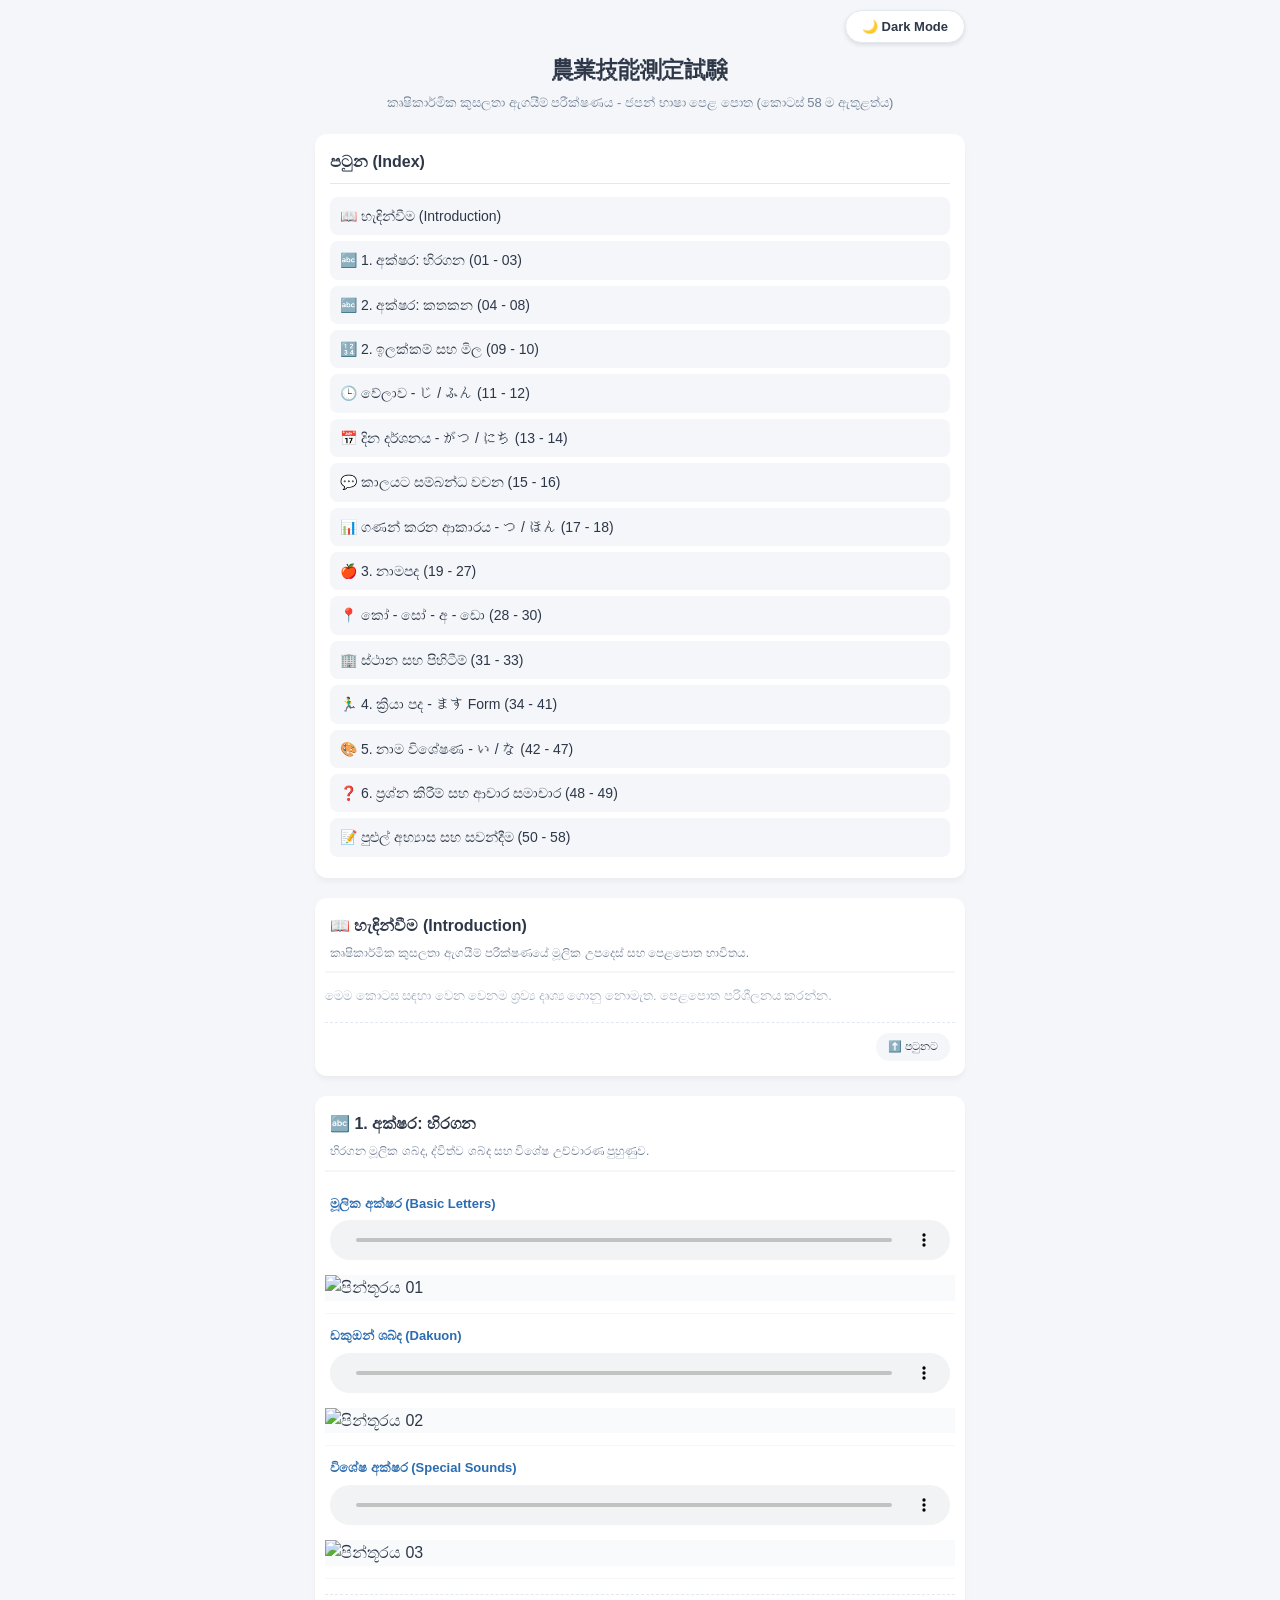
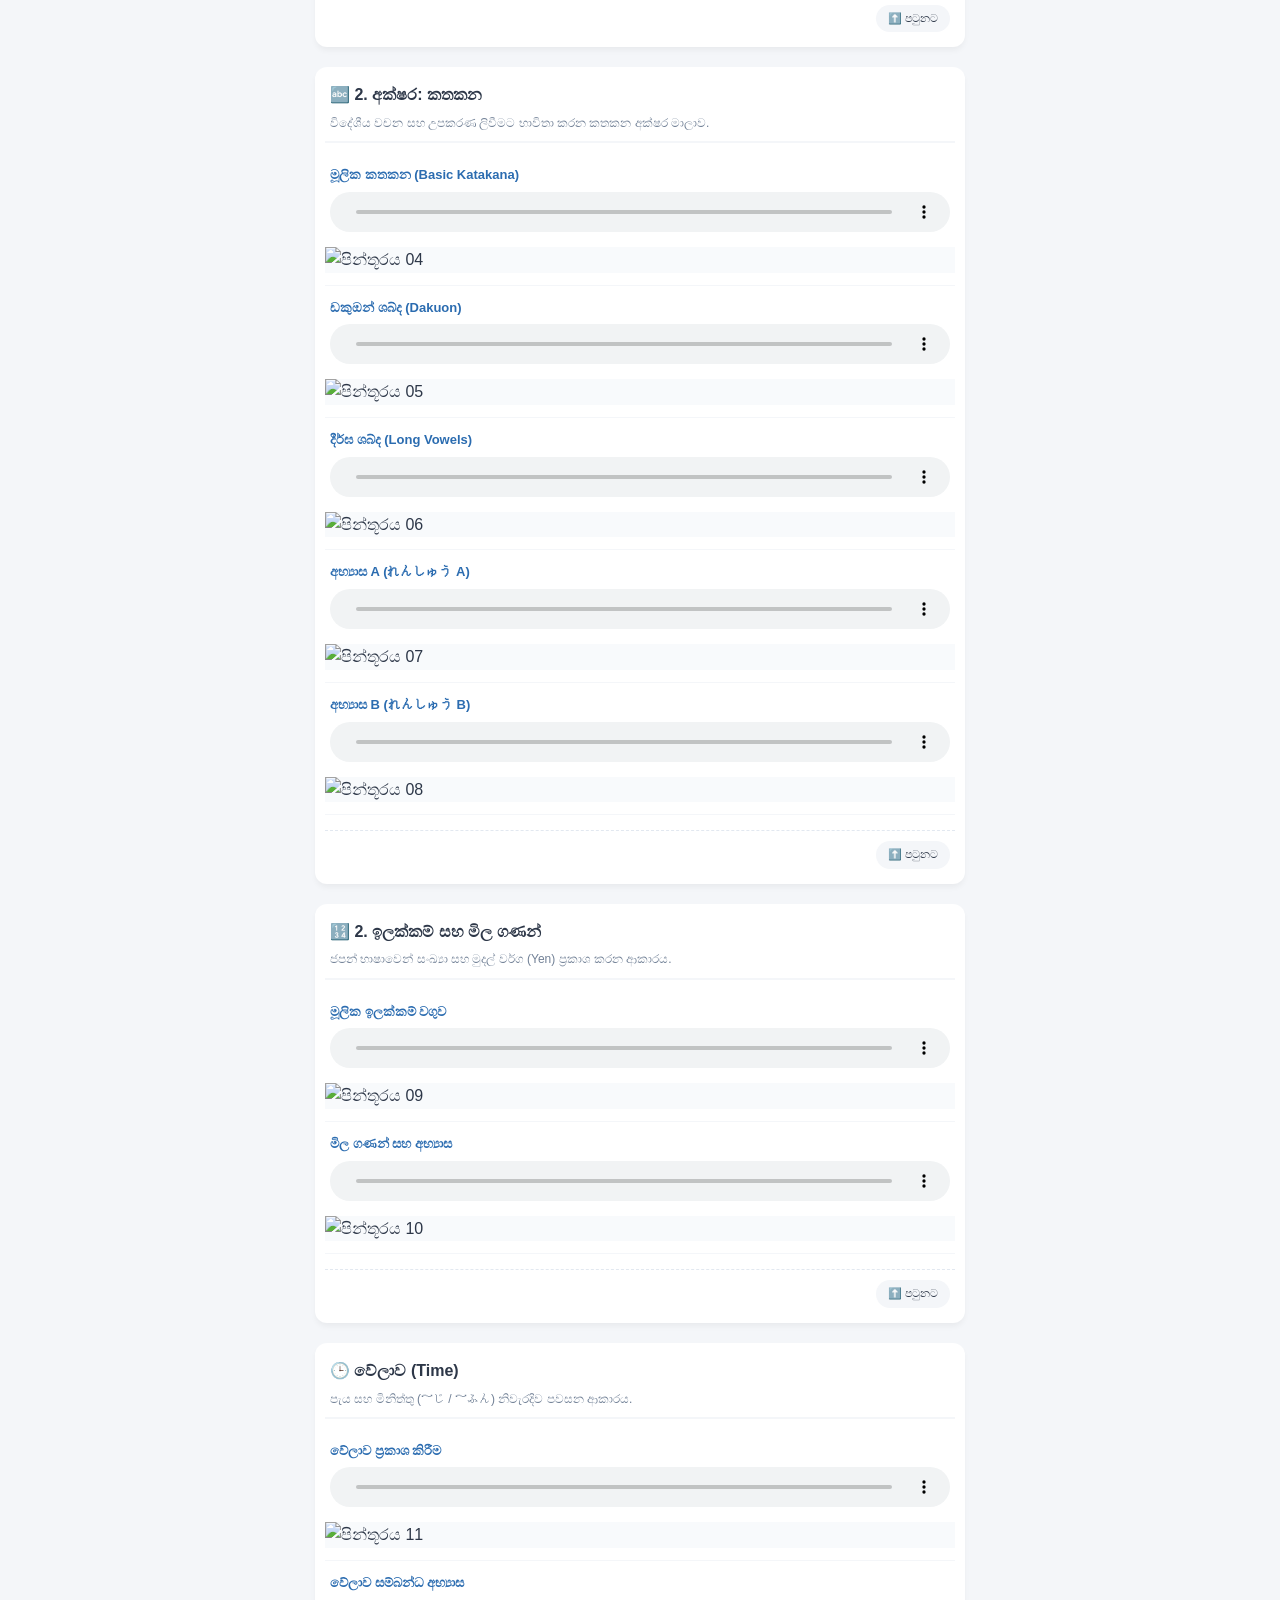
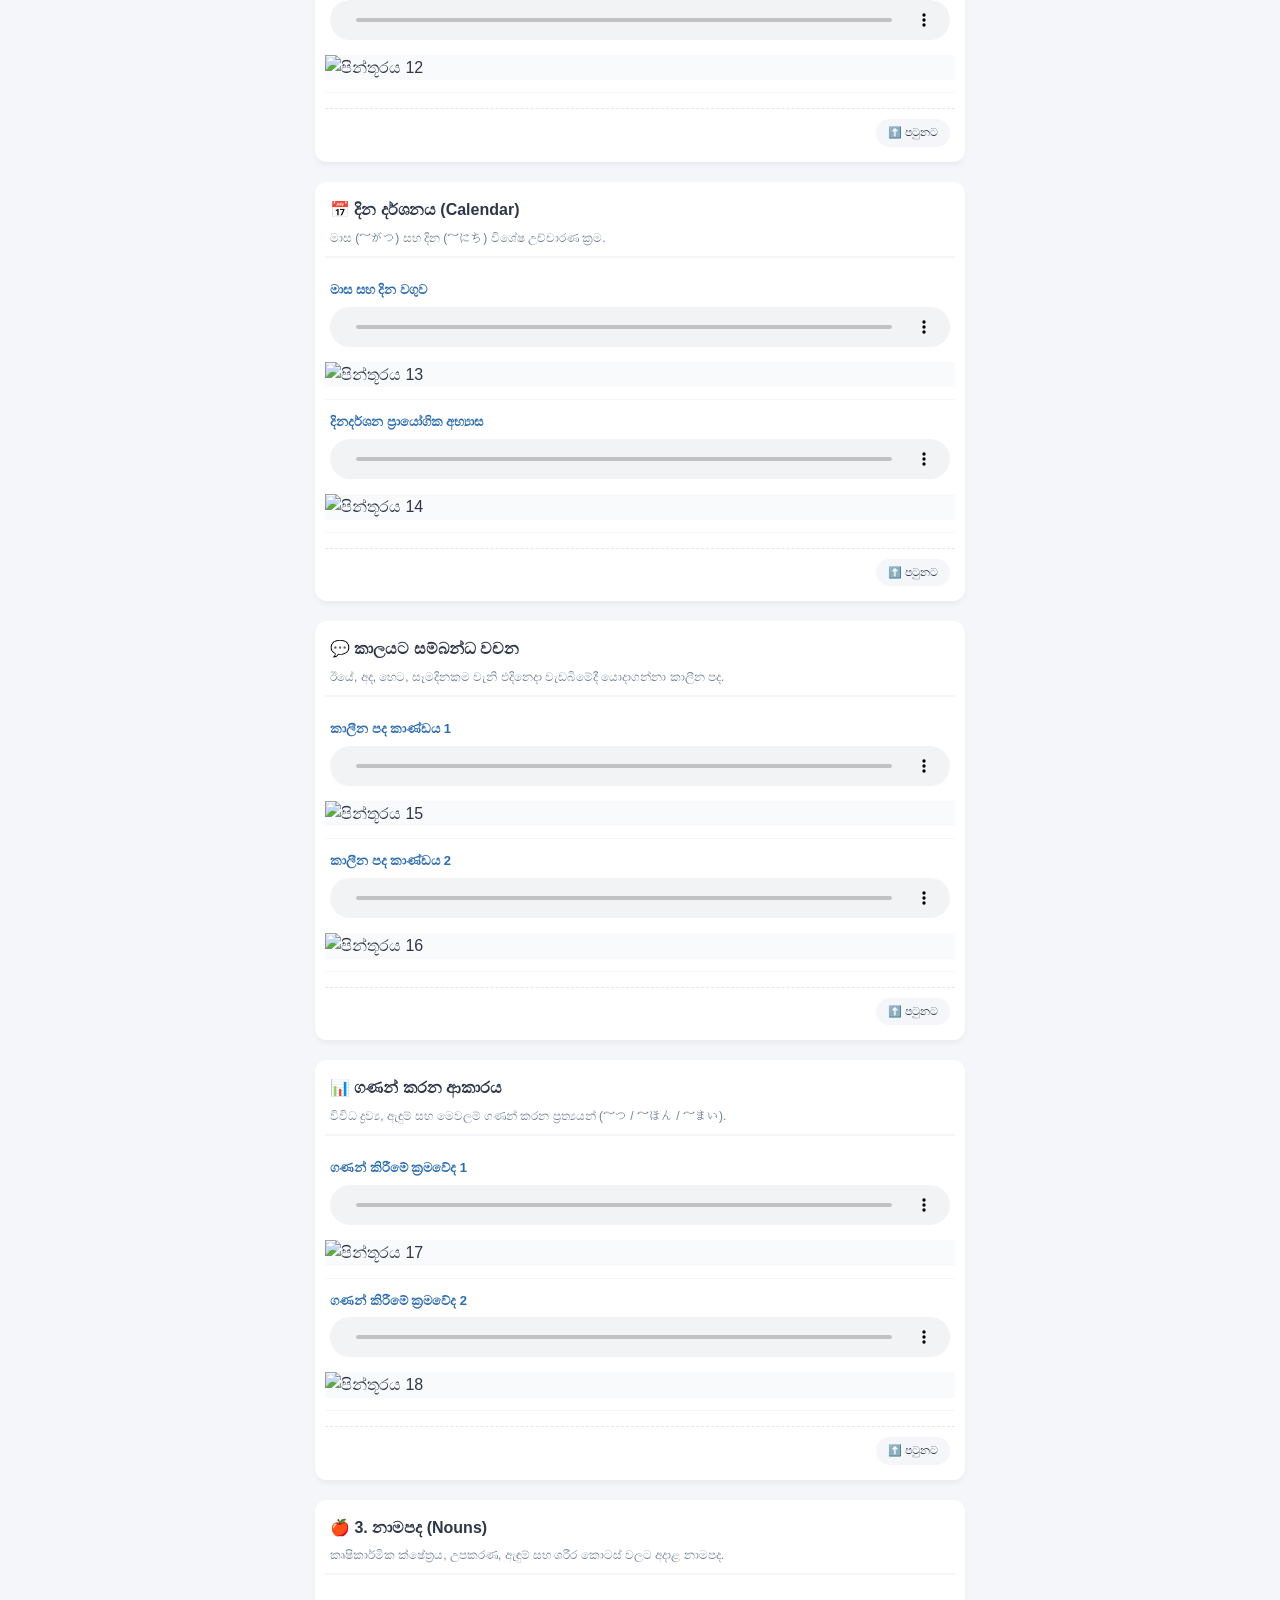
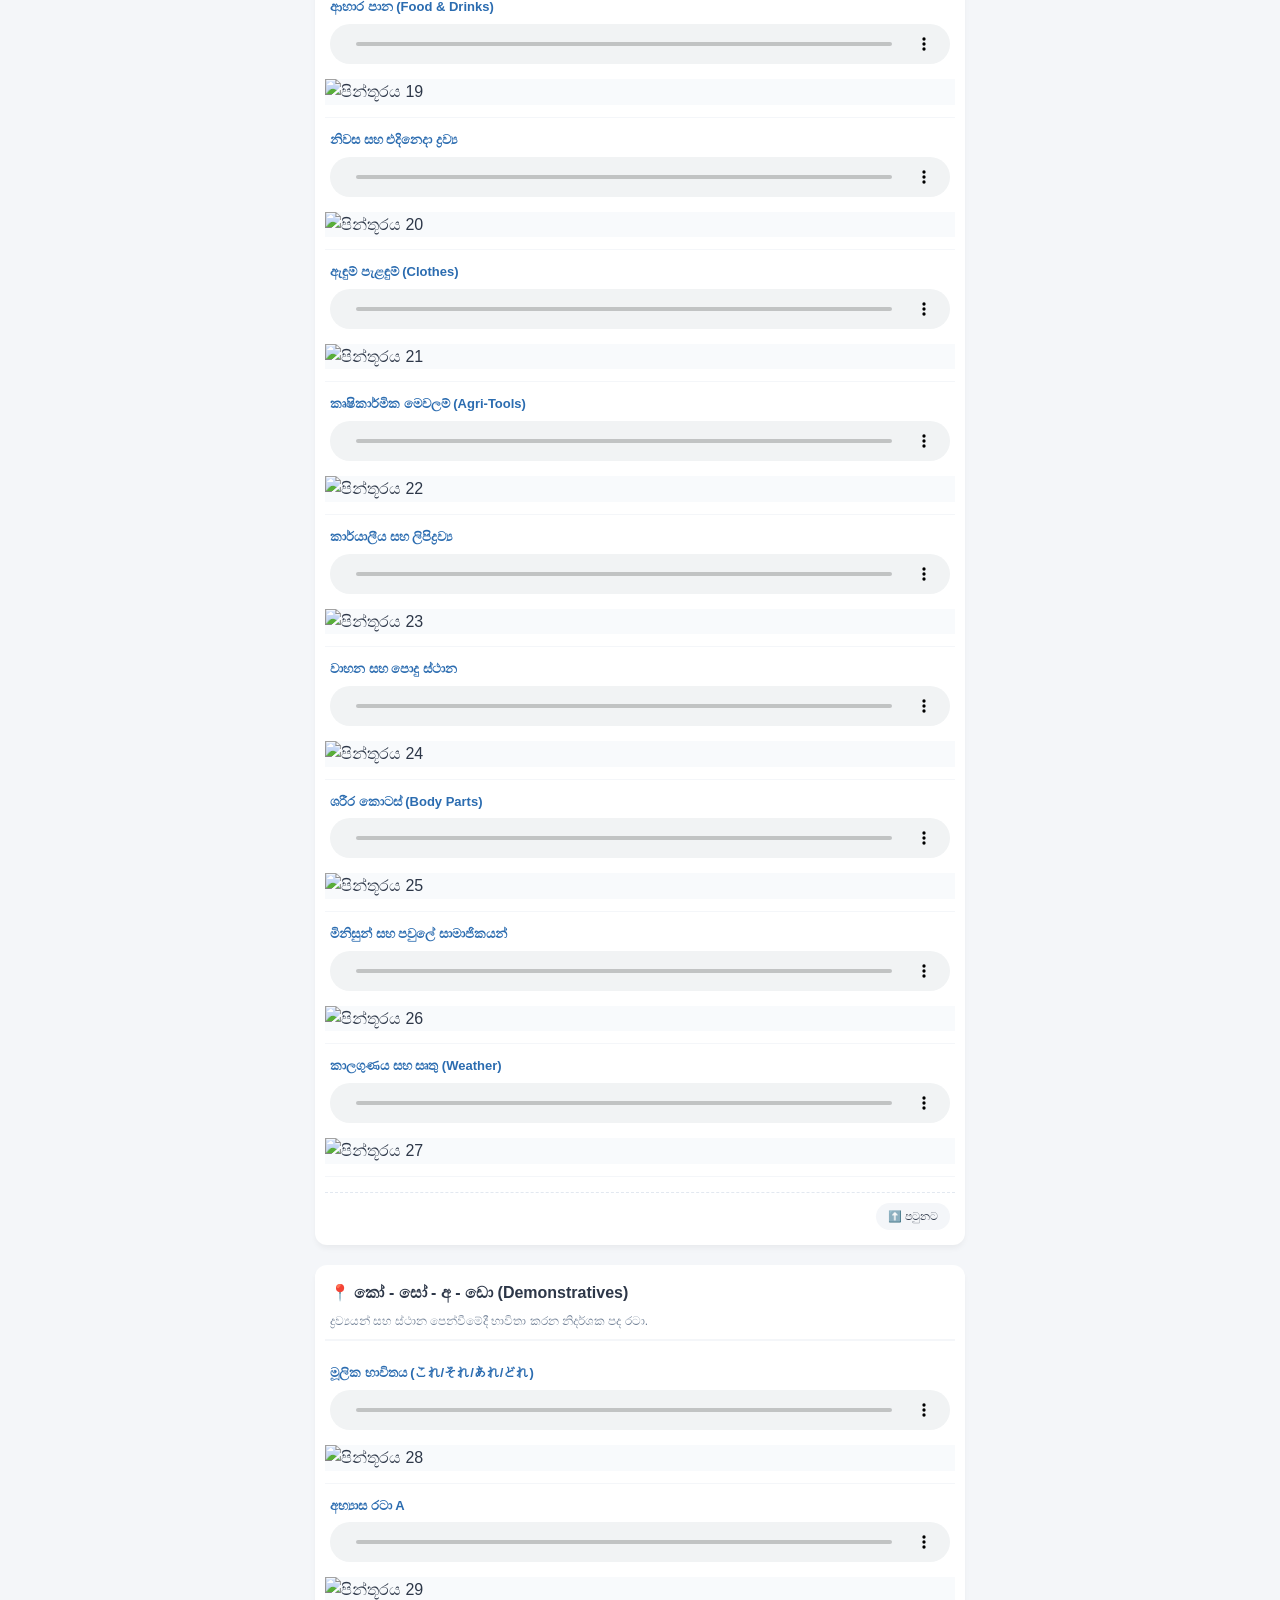
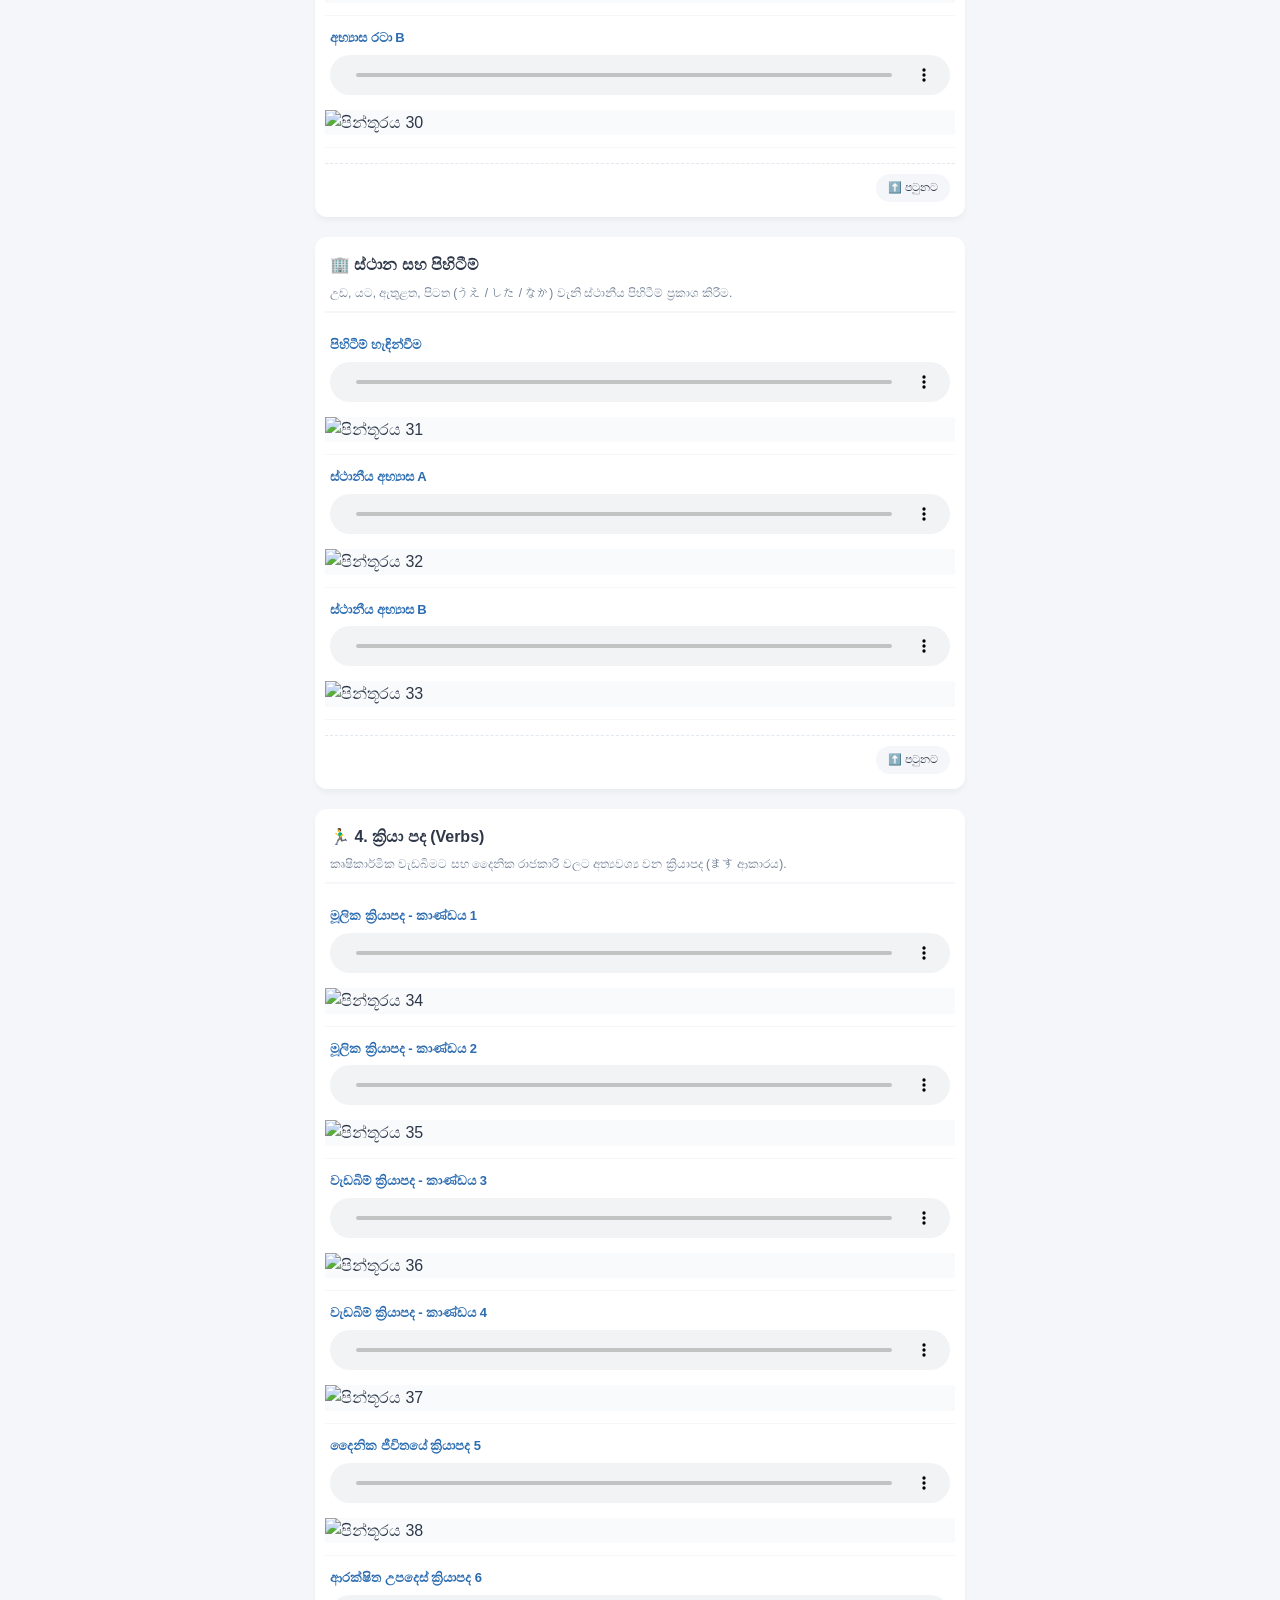
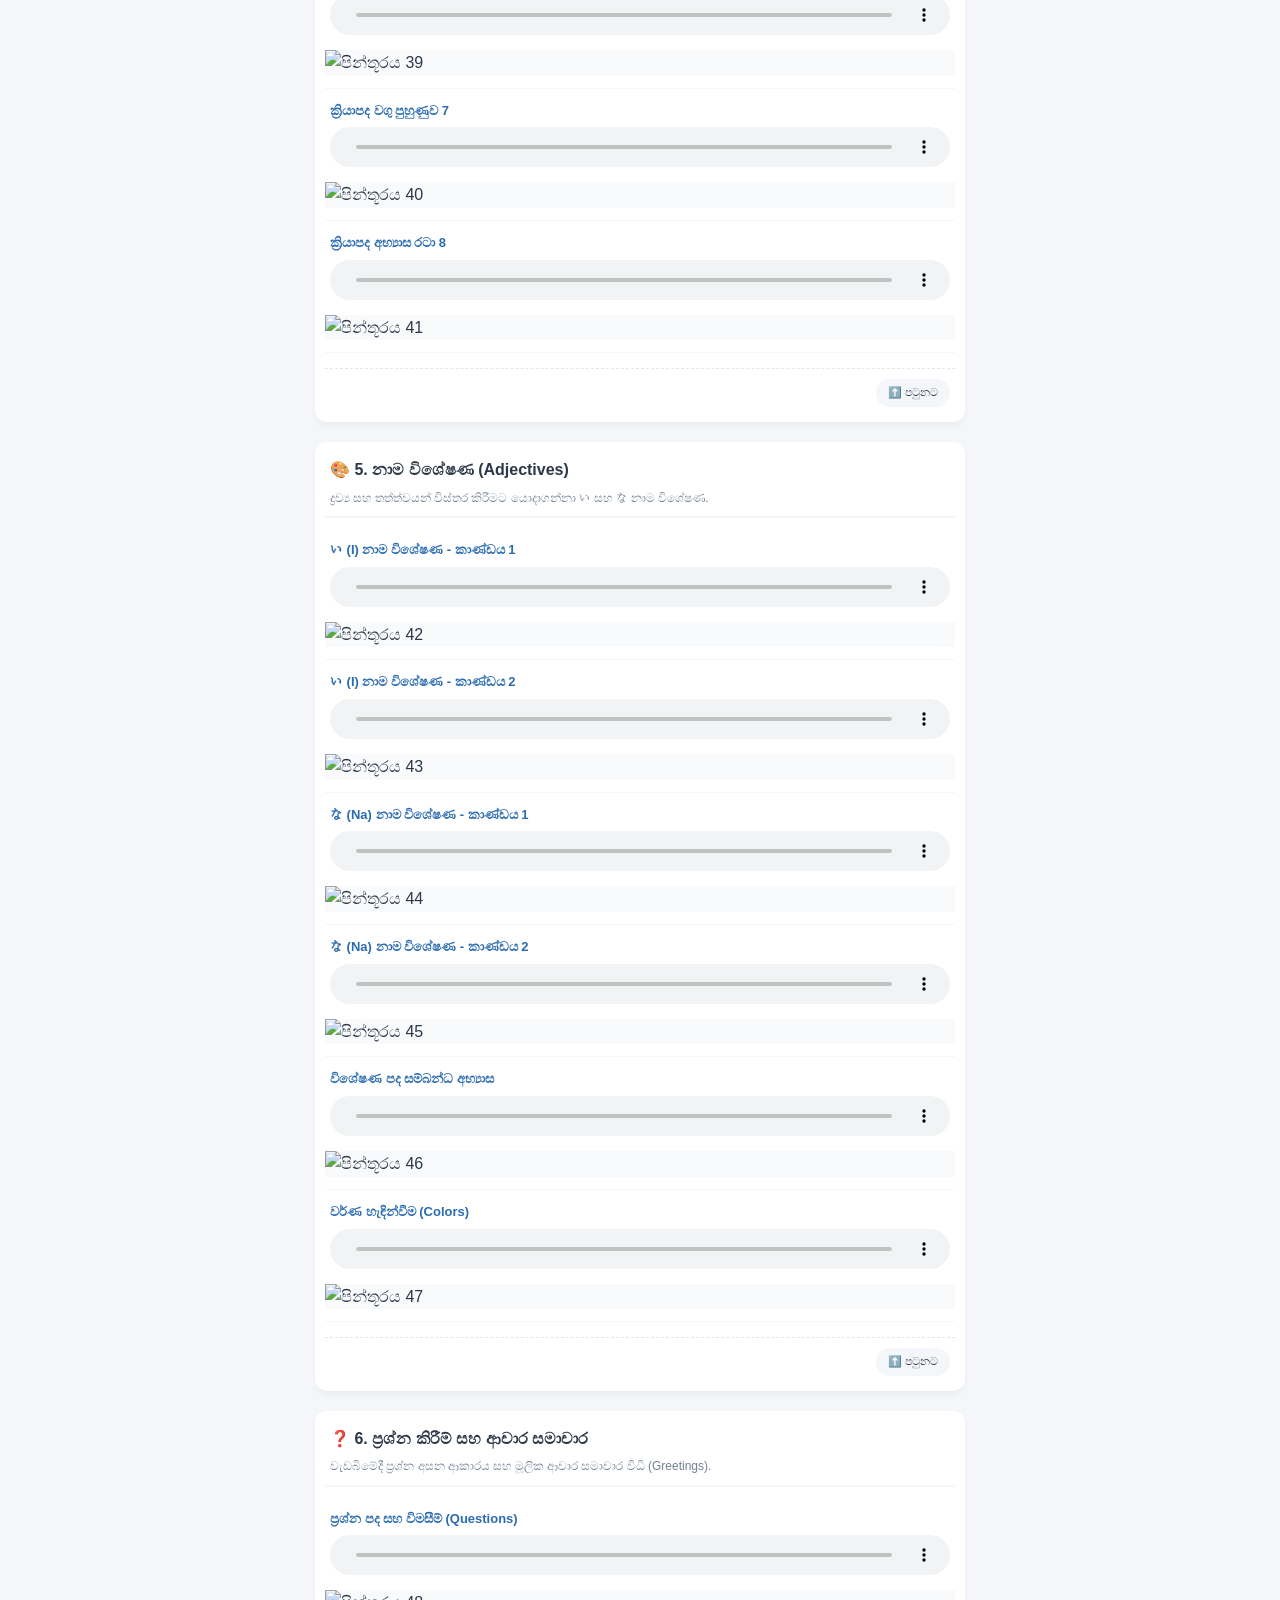
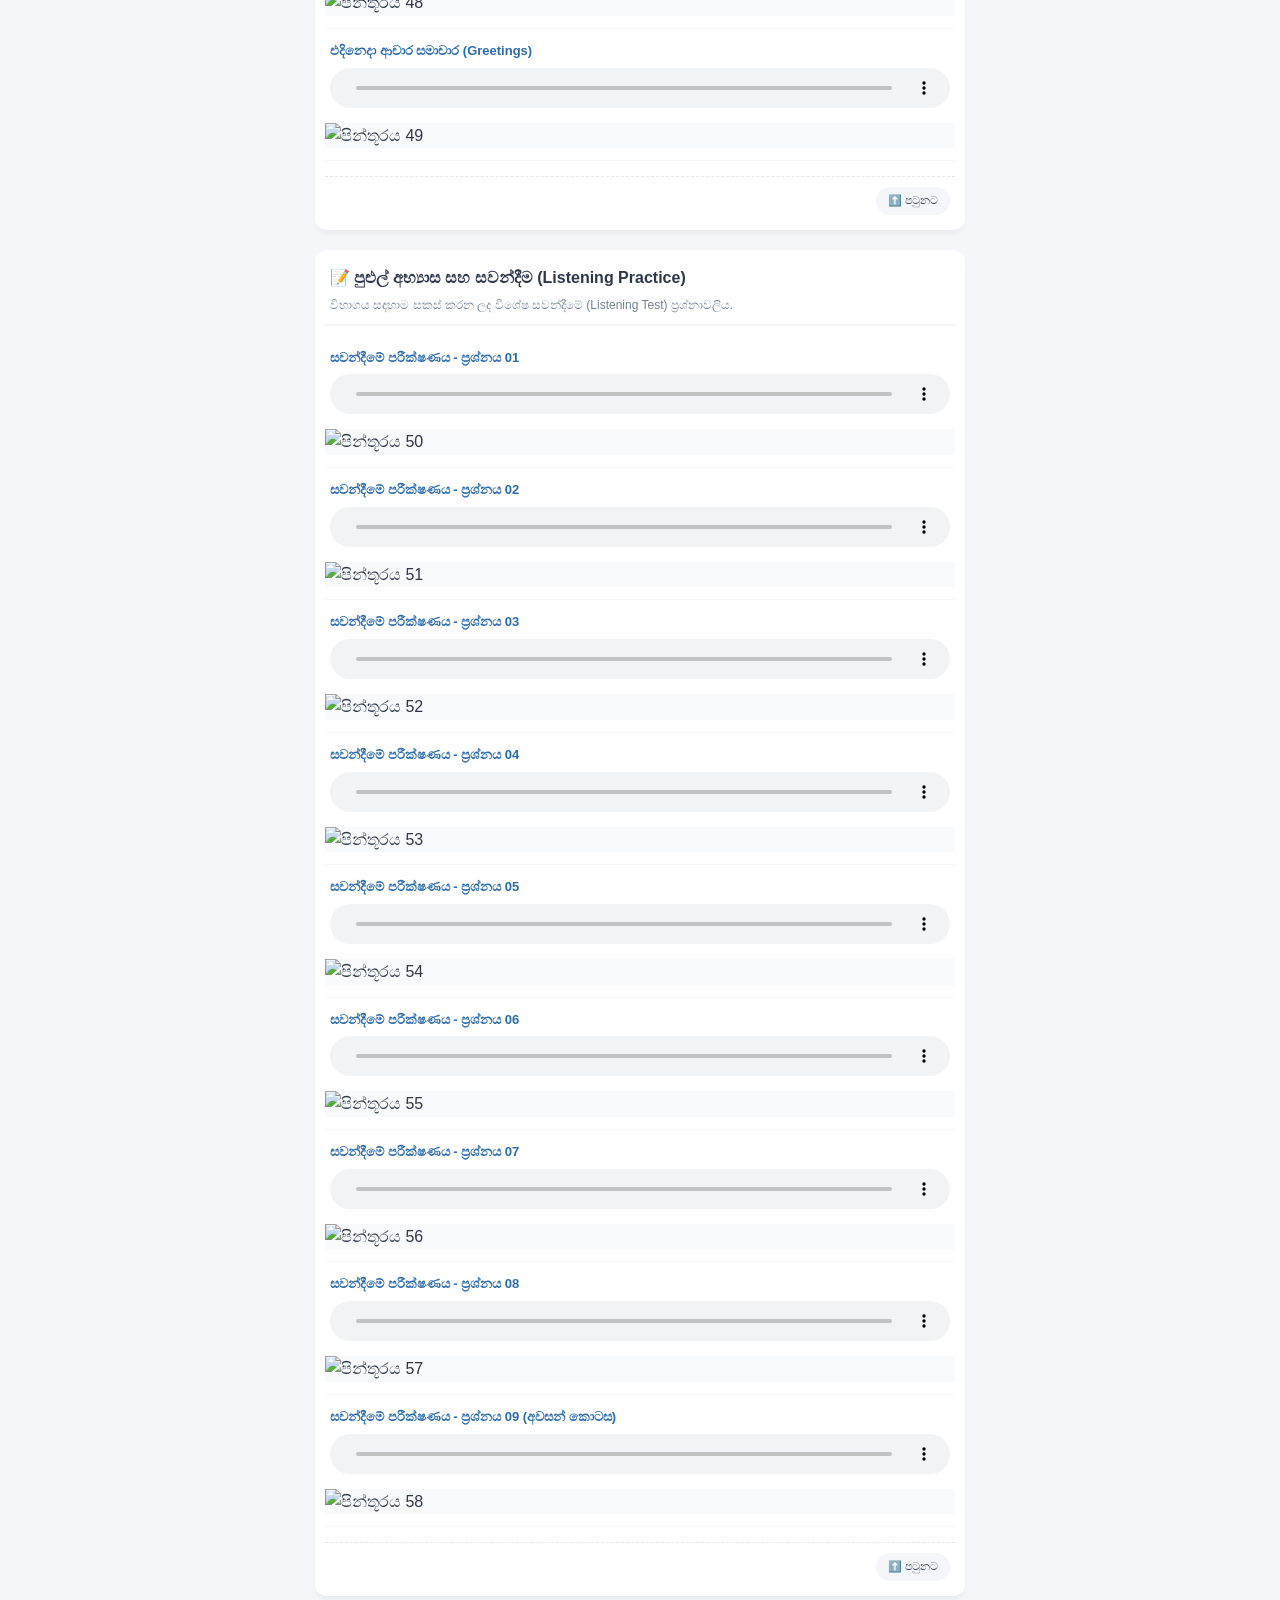
==== index.html @ 9292d254 "Add files via upload" ====
<!DOCTYPE html>
<html lang="si">
<head>
    <meta charset="UTF-8">
    <meta name="viewport" content="width=device-width, initial-scale=1.0">
    <title>ජපන් භාෂා පෙළ පොත - ශ්‍රව්‍ය සහ රූප සහිතයි</title>
    <link rel="stylesheet" href="style.css">
</head>
<body>

<div class="container" id="top">
    <div class="mode-toggle-container">
        <button id="mode-toggle-btn" onclick="toggleMode()">🌙 Dark Mode</button>
    </div>

    <h1>農業技能測定試験</h1>
    <div class="subtitle">කෘෂිකාර්මික කුසලතා ඇගයීම් පරීක්ෂණය - ජපන් භාෂා පෙළ පොත (කොටස් 58 ම ඇතුළත්ය)</div>

    <div class="toc-box">
        <h2>පටුන (Index)</h2>
        <ul class="toc-list">
            <li><a href="#intro">📖 හැඳින්වීම (Introduction)</a></li>
            <li><a href="#hiragana">🔤 1. අක්ෂර: හිරගන (01 - 03)</a></li>
            <li><a href="#katakana">🔤 2. අක්ෂර: කතකන (04 - 08)</a></li>
            <li><a href="#numbers">🔢 2. ඉලක්කම් සහ මිල (09 - 10)</a></li>
            <li><a href="#time">🕒 වේලාව - じ / ふん (11 - 12)</a></li>
            <li><a href="#calendar">📅 දින දර්ශනය - がつ / にち (13 - 14)</a></li>
            <li><a href="#time-words">💬 කාලයට සම්බන්ධ වචන (15 - 16)</a></li>
            <li><a href="#counting">📊 ගණන් කරන ආකාරය - つ / ほん (17 - 18)</a></li>
            <li><a href="#nouns">🍎 3. නාමපද (19 - 27)</a></li>
            <li><a href="#ko-so-a-do">📍 කෝ - සෝ - අ - ඩො (28 - 30)</a></li>
            <li><a href="#places">🏢 ස්ථාන සහ පිහිටීම් (31 - 33)</a></li>
            <li><a href="#verbs">🏃‍♂️ 4. ක්‍රියා පද - ます Form (34 - 41)</a></li>
            <li><a href="#adjectives">🎨 5. නාම විශේෂණ - い / な (42 - 47)</a></li>
            <li><a href="#questions">❓ 6. ප්‍රශ්න කිරීම් සහ ආචාර සමාචාර (48 - 49)</a></li>
            <li><a href="#exercises">📝 පුළුල් අභ්‍යාස සහ සවන්දීම (50 - 58)</a></li>
        </ul>
    </div>

    <div id="lessons-container">
        </div>
</div>

<script>
    function toggleMode() {
        const body = document.body;
        const btn = document.getElementById('mode-toggle-btn');
        
        body.classList.toggle('dark-mode');
        
        if (body.classList.contains('dark-mode')) {
            btn.innerHTML = "☀️ Light Mode";
        } else {
            btn.innerHTML = "🌙 Dark Mode";
        }
    }
</script>
<script src="script.js"></script>
</body>
</html>
---- style.css ----
:root {
    --primary-color: #4a6fa5;
    --bg-color: #f4f6f9;
    --card-bg: #ffffff;
    --text-color: #2d3748;
    --accent-color: #e2e8f0;
}

/* 🌙 Dark Mode සඳහා වර්ණ තීරණය කිරීම */
.dark-mode {
    --bg-color: #121212;
    --card-bg: #1e1e1e;
    --text-color: #e0e0e0;
    --accent-color: #333333;
}

* {
    box-sizing: border-box;
    -webkit-tap-highlight-color: transparent;
}

html {
    scroll-behavior: smooth;
}

body {
    font-family: -apple-system, BlinkMacSystemFont, "Segoe UI", Roboto, Helvetica, Arial, sans-serif;
    background-color: var(--bg-color);
    color: var(--text-color);
    margin: 0;
    padding: 10px;
    line-height: 1.6;
    transition: background-color 0.3s, color 0.3s;
}

.container {
    max-width: 650px;
    margin: 0 auto;
    padding-bottom: 50px;
}

/* 🌓 Toggle Button Styles */
.mode-toggle-container {
    display: flex;
    justify-content: flex-end;
    margin-bottom: 10px;
}

#mode-toggle-btn {
    background-color: var(--card-bg);
    color: var(--text-color);
    border: 1px solid var(--accent-color);
    padding: 8px 16px;
    font-size: 13px;
    font-weight: bold;
    border-radius: 20px;
    cursor: pointer;
    box-shadow: 0 2px 4px rgba(0,0,0,0.1);
    transition: background-color 0.2s, color 0.2s;
}

h1 {
    font-size: 22px;
    text-align: center;
    color: var(--text-color);
    margin-top: 10px;
    margin-bottom: 5px;
}

.dark-mode h1 {
    color: #ffffff;
}

.subtitle {
    text-align: center;
    font-size: 13px;
    color: #718096;
    margin-bottom: 20px;
    padding: 0 5px;
}

.dark-mode .subtitle {
    color: #a0aec0;
}

/* පටුන ස්ටයිල්ස් */
.toc-box {
    background: var(--card-bg);
    padding: 15px;
    border-radius: 12px;
    box-shadow: 0 4px 6px -1px rgba(0, 0, 0, 0.05);
    margin-bottom: 20px;
}

.toc-box h2 {
    margin-top: 0;
    font-size: 16px;
    color: var(--text-color);
    border-bottom: 1px solid var(--accent-color);
    padding-bottom: 8px;
}

.toc-list {
    list-style: none;
    padding: 0;
    margin: 0;
}

.toc-list li {
    margin-bottom: 6px;
}

.toc-list li a {
    text-decoration: none;
    color: var(--text-color);
    font-size: 14px;
    display: block;
    padding: 8px 10px;
    background: var(--bg-color);
    border-radius: 8px;
    transition: background 0.2s;
}

.toc-list li a:hover, .toc-list li a:active {
    background: var(--accent-color);
    color: #2b6cb0;
}

.dark-mode .toc-list li a:hover {
    color: #63b3ed;
}

/* පාඩම් කාණ්ඩ */
.lesson-section {
    background: var(--card-bg);
    padding: 15px 10px;
    border-radius: 12px;
    box-shadow: 0 4px 6px -1px rgba(0, 0, 0, 0.05);
    margin-top: 20px;
    scroll-margin-top: 10px;
}

.lesson-section h3 {
    font-size: 16px;
    color: var(--text-color);
    margin-top: 0;
    margin-bottom: 6px;
    padding: 0 5px;
}

.lesson-desc {
    font-size: 12px;
    color: #718096;
    margin-bottom: 10px;
    border-bottom: 2px solid var(--bg-color);
    padding: 0 5px 8px 5px;
}

.dark-mode .lesson-desc {
    color: #a0aec0;
}

/* ශ්‍රව්‍ය සහ රූප පේළි */
.audio-item {
    display: flex;
    flex-direction: column;
    padding: 12px 0;
    border-bottom: 1px solid var(--bg-color);
}

.audio-item:last-of-type {
    border-bottom: none;
}

.audio-title {
    font-size: 13px;
    font-weight: 600;
    color: #2b6cb0;
    margin-bottom: 6px;
    padding: 0 5px;
}

.dark-mode .audio-title {
    color: #63b3ed;
}

/* 🎧 Audio Player Styles */
audio {
    width: 100%;
    height: 40px;
    border-radius: 8px;
    margin-bottom: 10px;
    padding: 0 5px;
    transition: filter 0.3s ease; /* සුමටව ඩාර්ක් මෝඩ් වීමට */
}

/* 🎧 ඩාර්ක් මෝඩ් එකේදී Audio Player එක අඳුරු පාට (Dark) කිරීම */
.dark-mode audio {
    filter: invert(0.9) hue-rotate(180deg);
}

/* 🖼️ පින්තූර ස්ටයිල්ස් */
.lesson-img {
    width: 100%;
    max-width: 100%;
    height: auto;
    border-radius: 0px;
    border: none;
    background-color: #f8fafc;
    display: block;
    margin: 5px 0 0 0;
    transition: filter 0.3s ease;
}

/* ඩාර්ක් මෝඩ් එකේදී පින්තූර වර්ණ ප්‍රතිලෝම කිරීම */
.dark-mode .lesson-img {
    filter: invert(1) hue-rotate(180deg); 
    background-color: #121212;
}

/* ඉහළට යන බොත්තම */
.btn-container {
    display: flex;
    justify-content: flex-end;
    margin-top: 15px;
    padding-top: 10px;
    border-top: 1px dashed var(--accent-color);
    padding-right: 5px;
}

.top-btn {
    background-color: var(--bg-color);
    color: var(--text-color);
    text-decoration: none;
    padding: 5px 12px;
    font-size: 11px;
    font-weight: 500;
    border-radius: 20px;
    transition: background 0.2s;
}

.top-btn:hover, .top-btn:active {
    background-color: var(--accent-color);
}
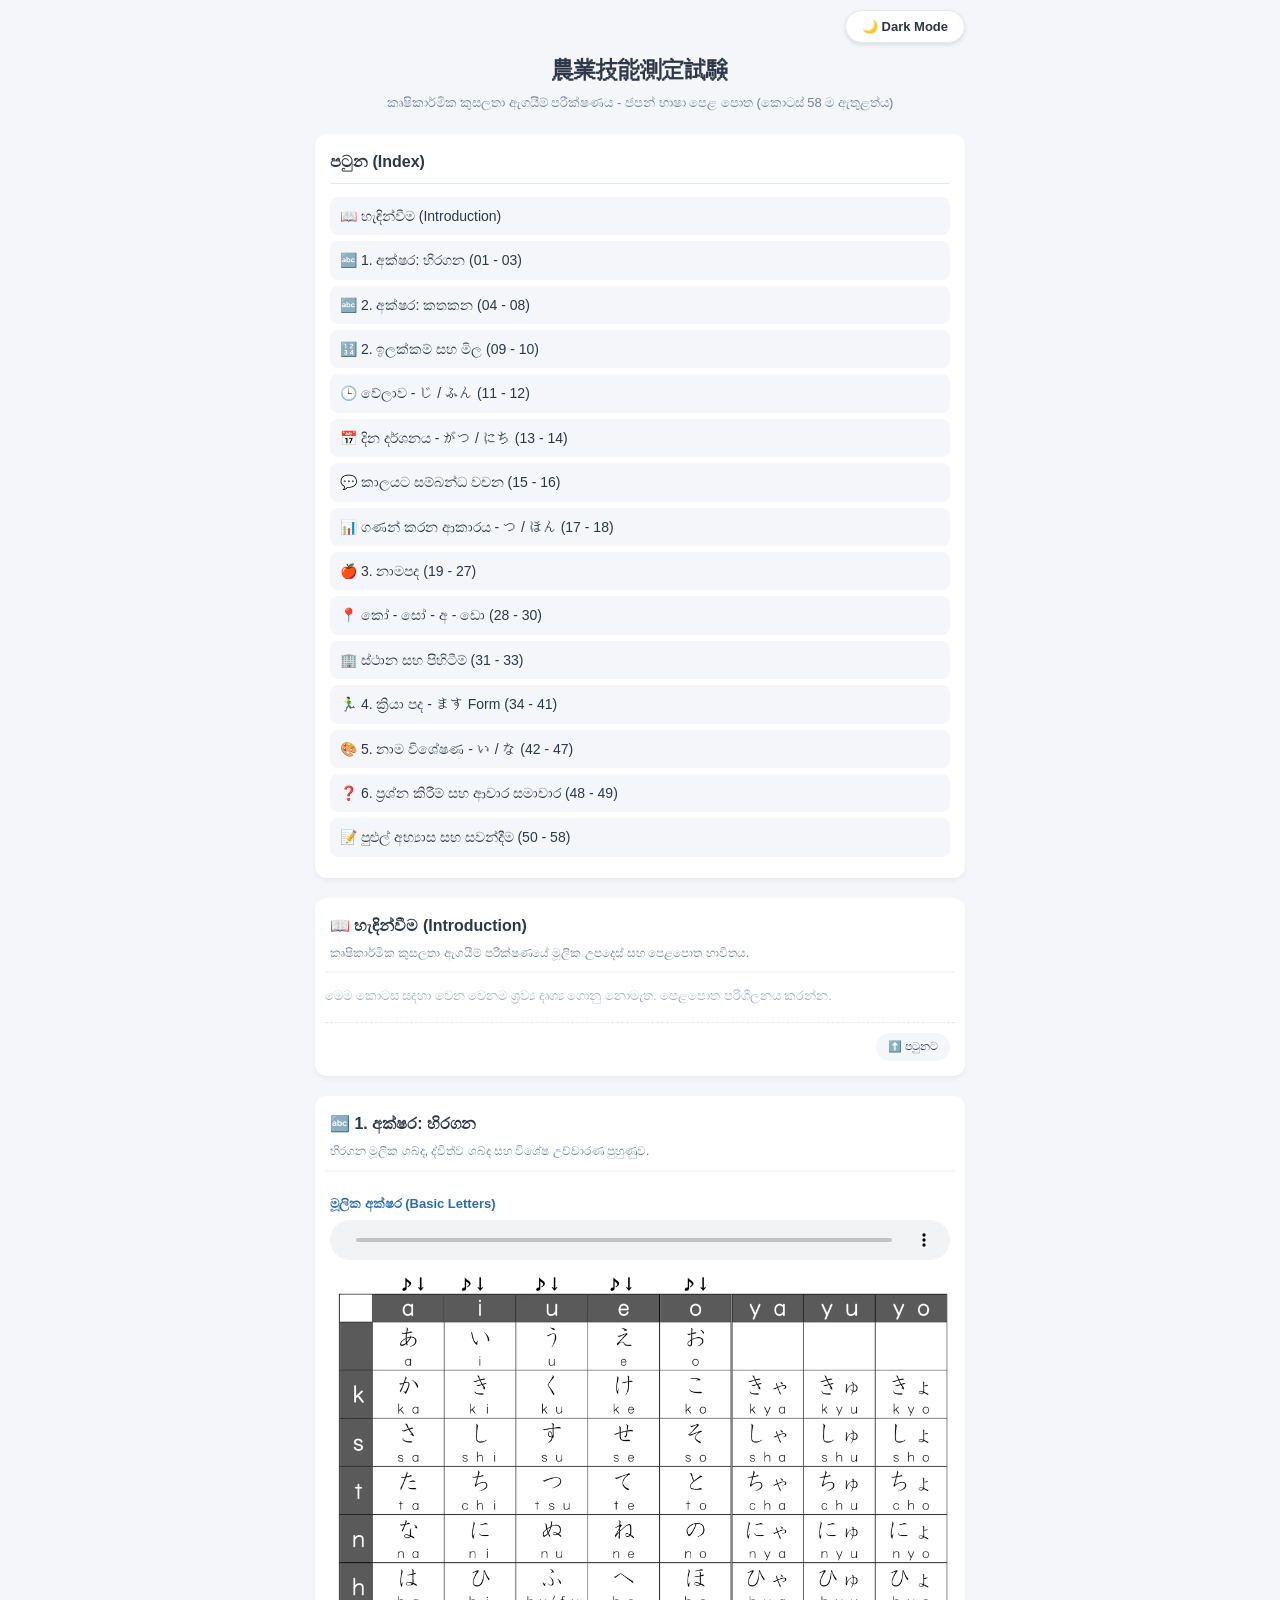
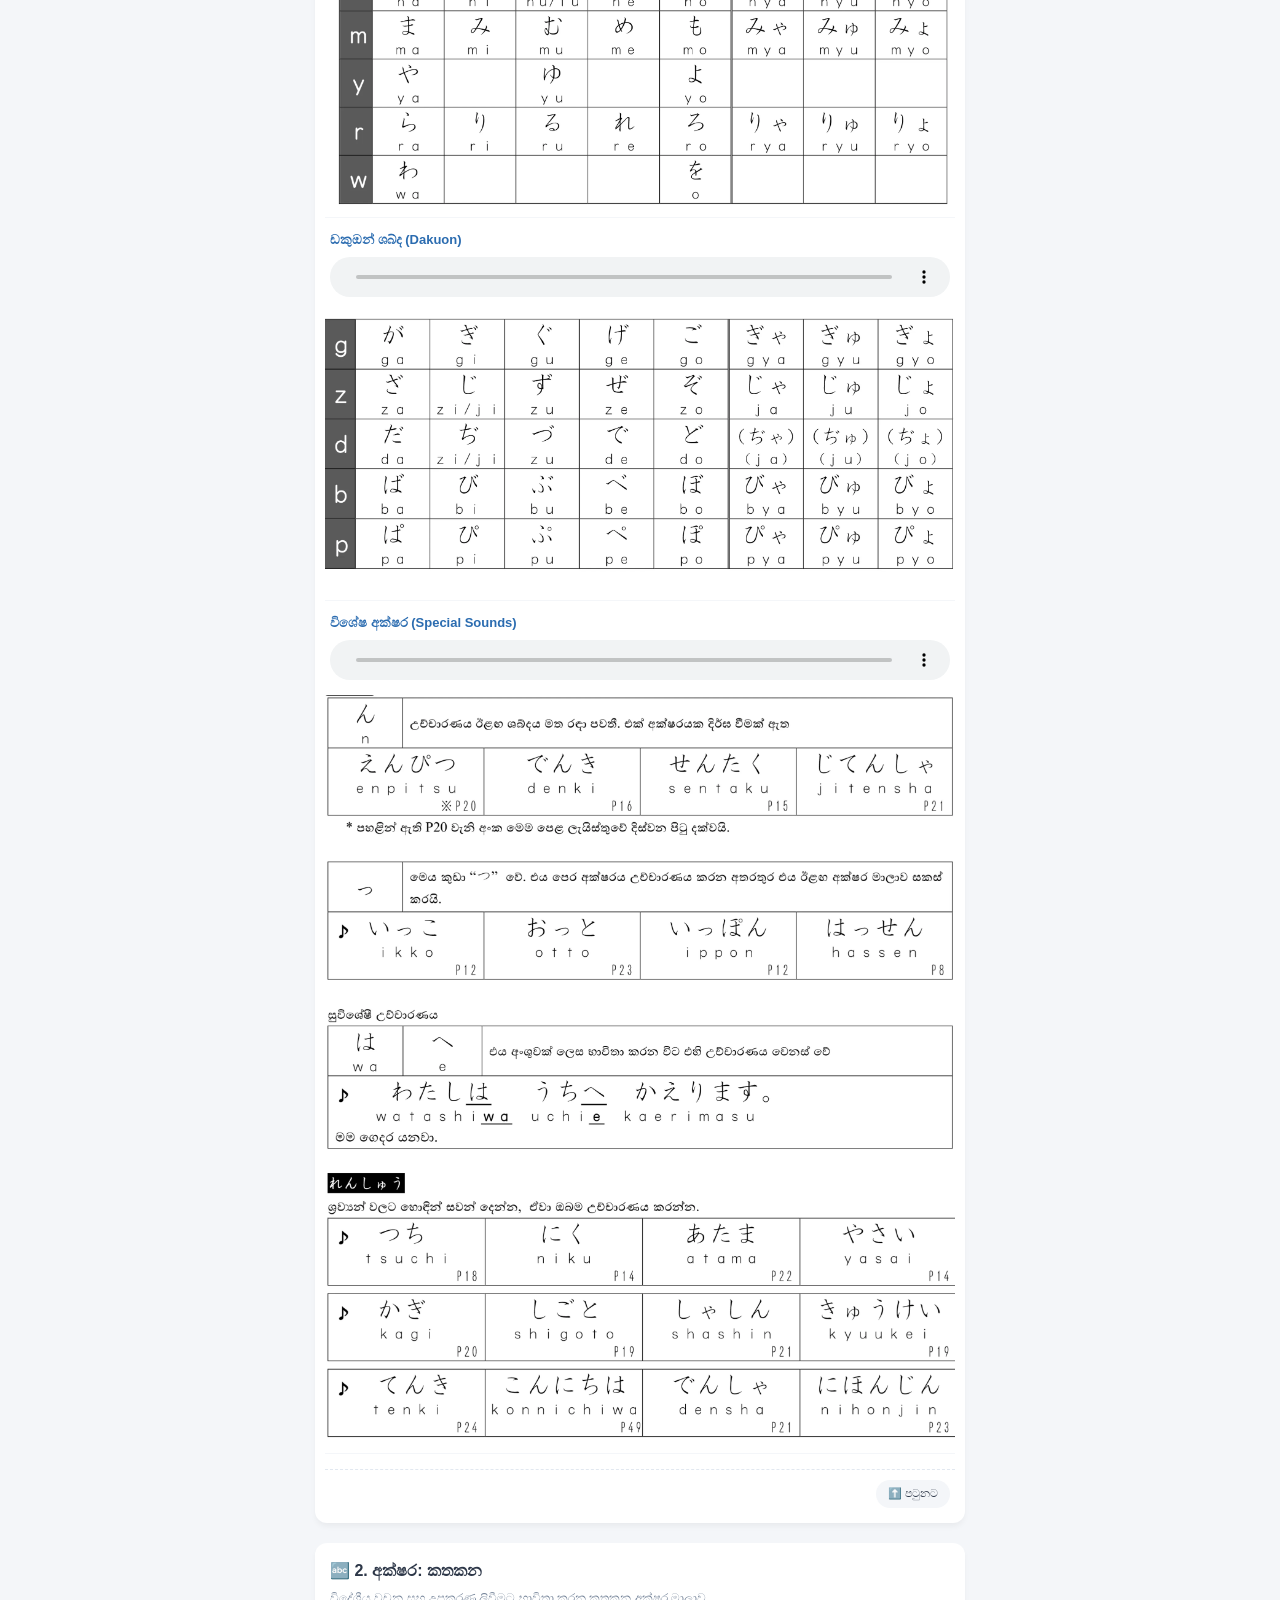
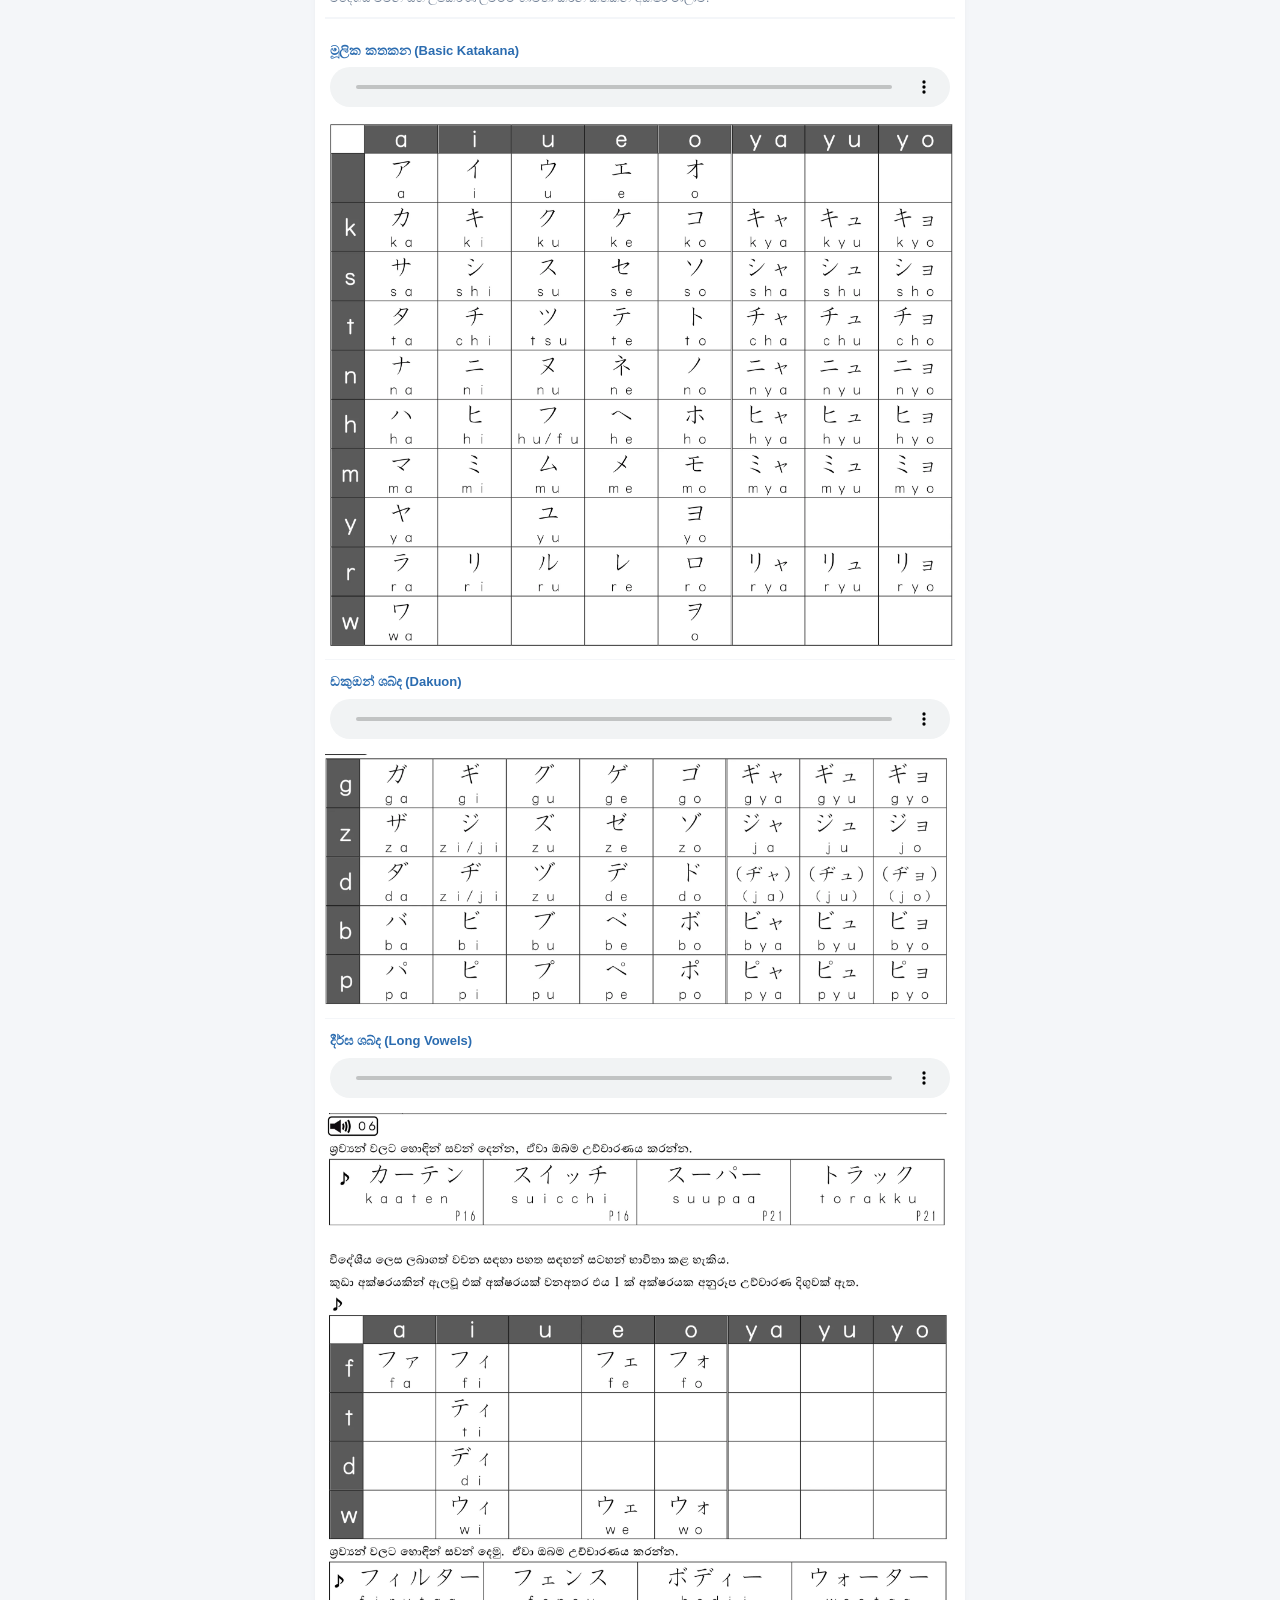
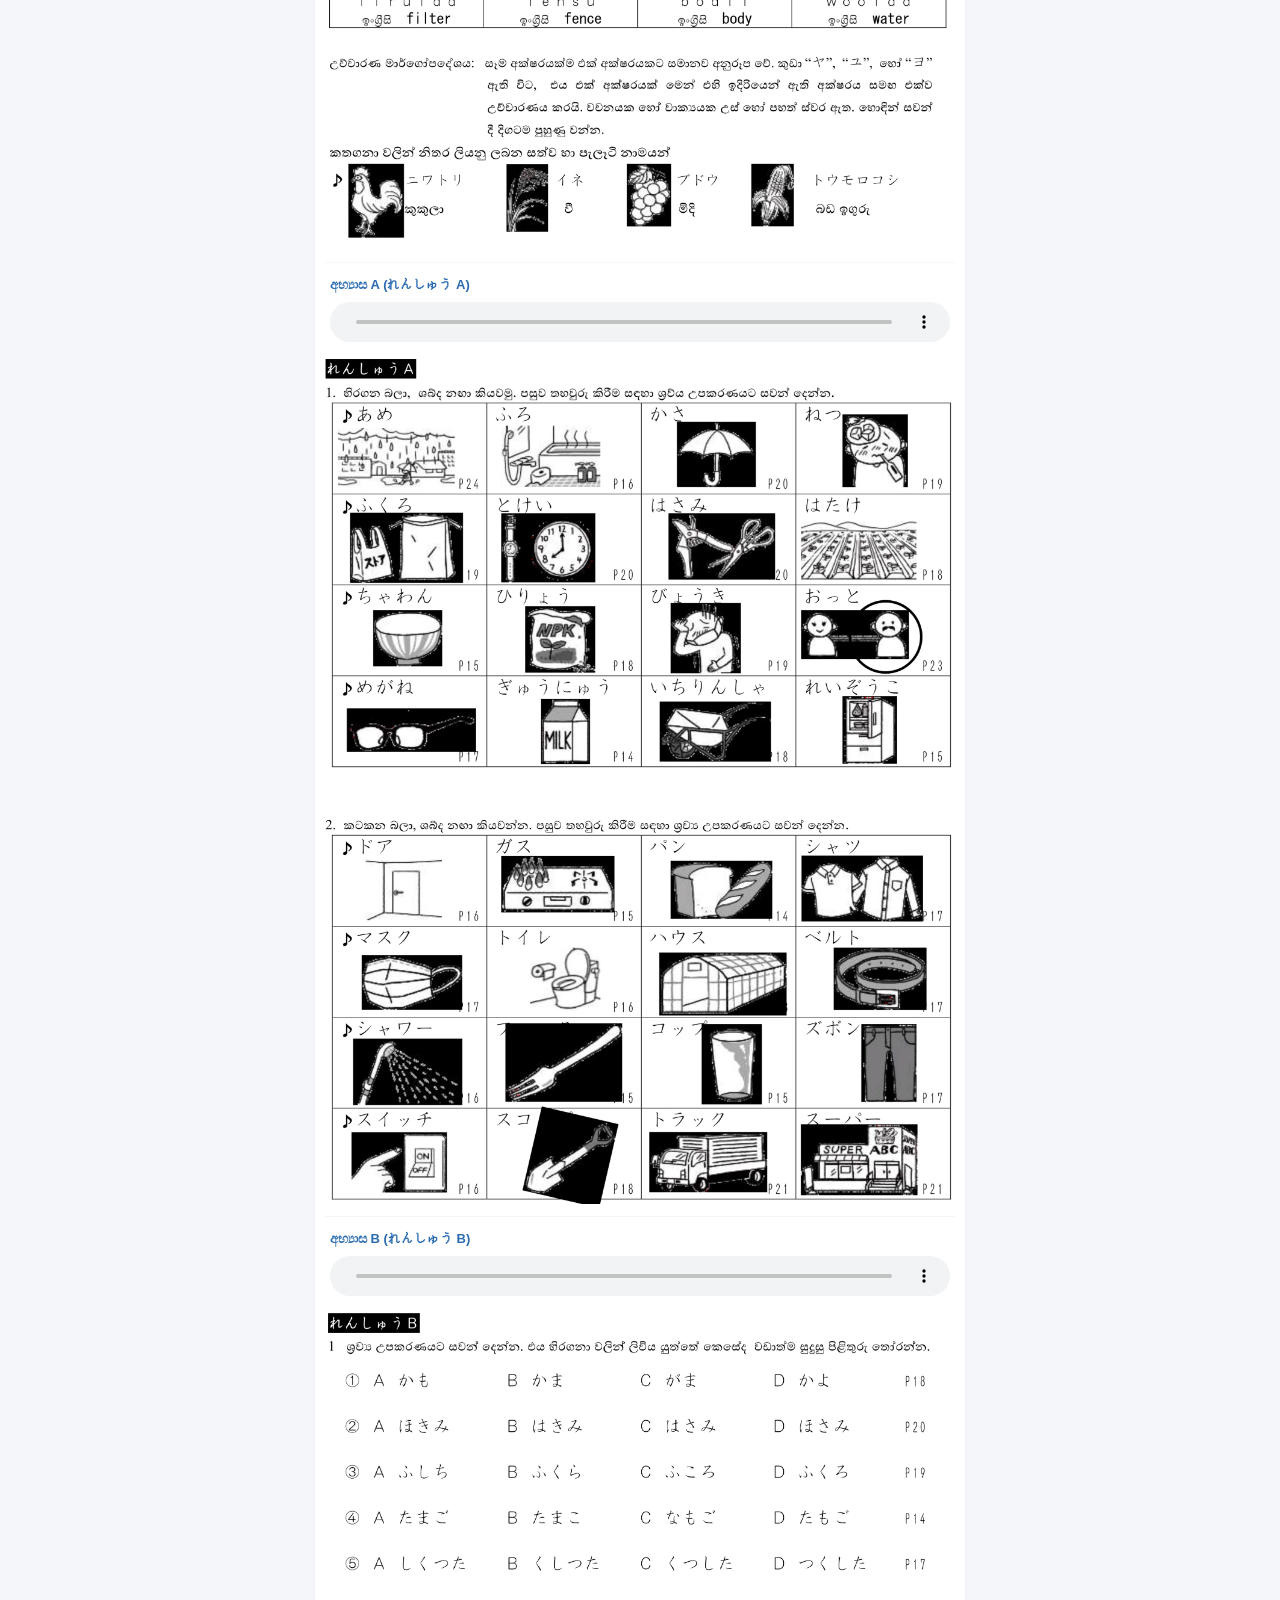
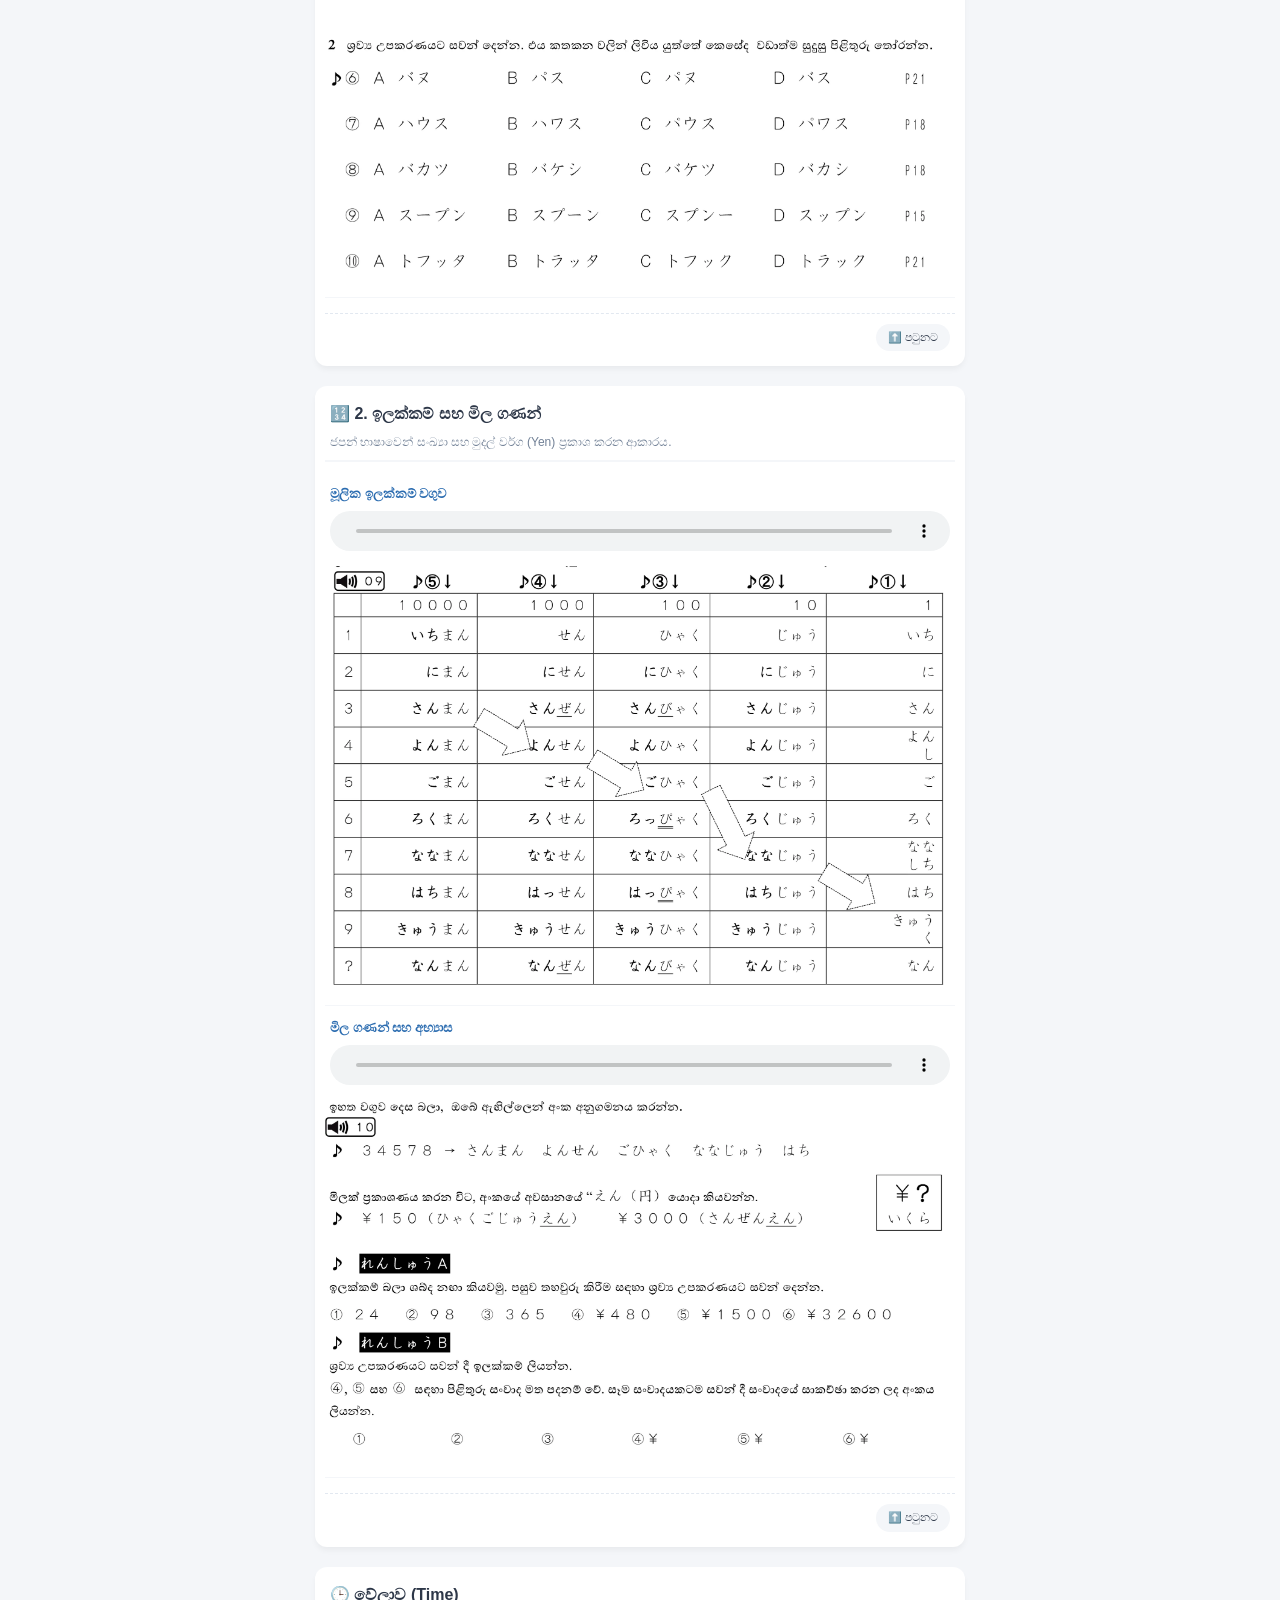
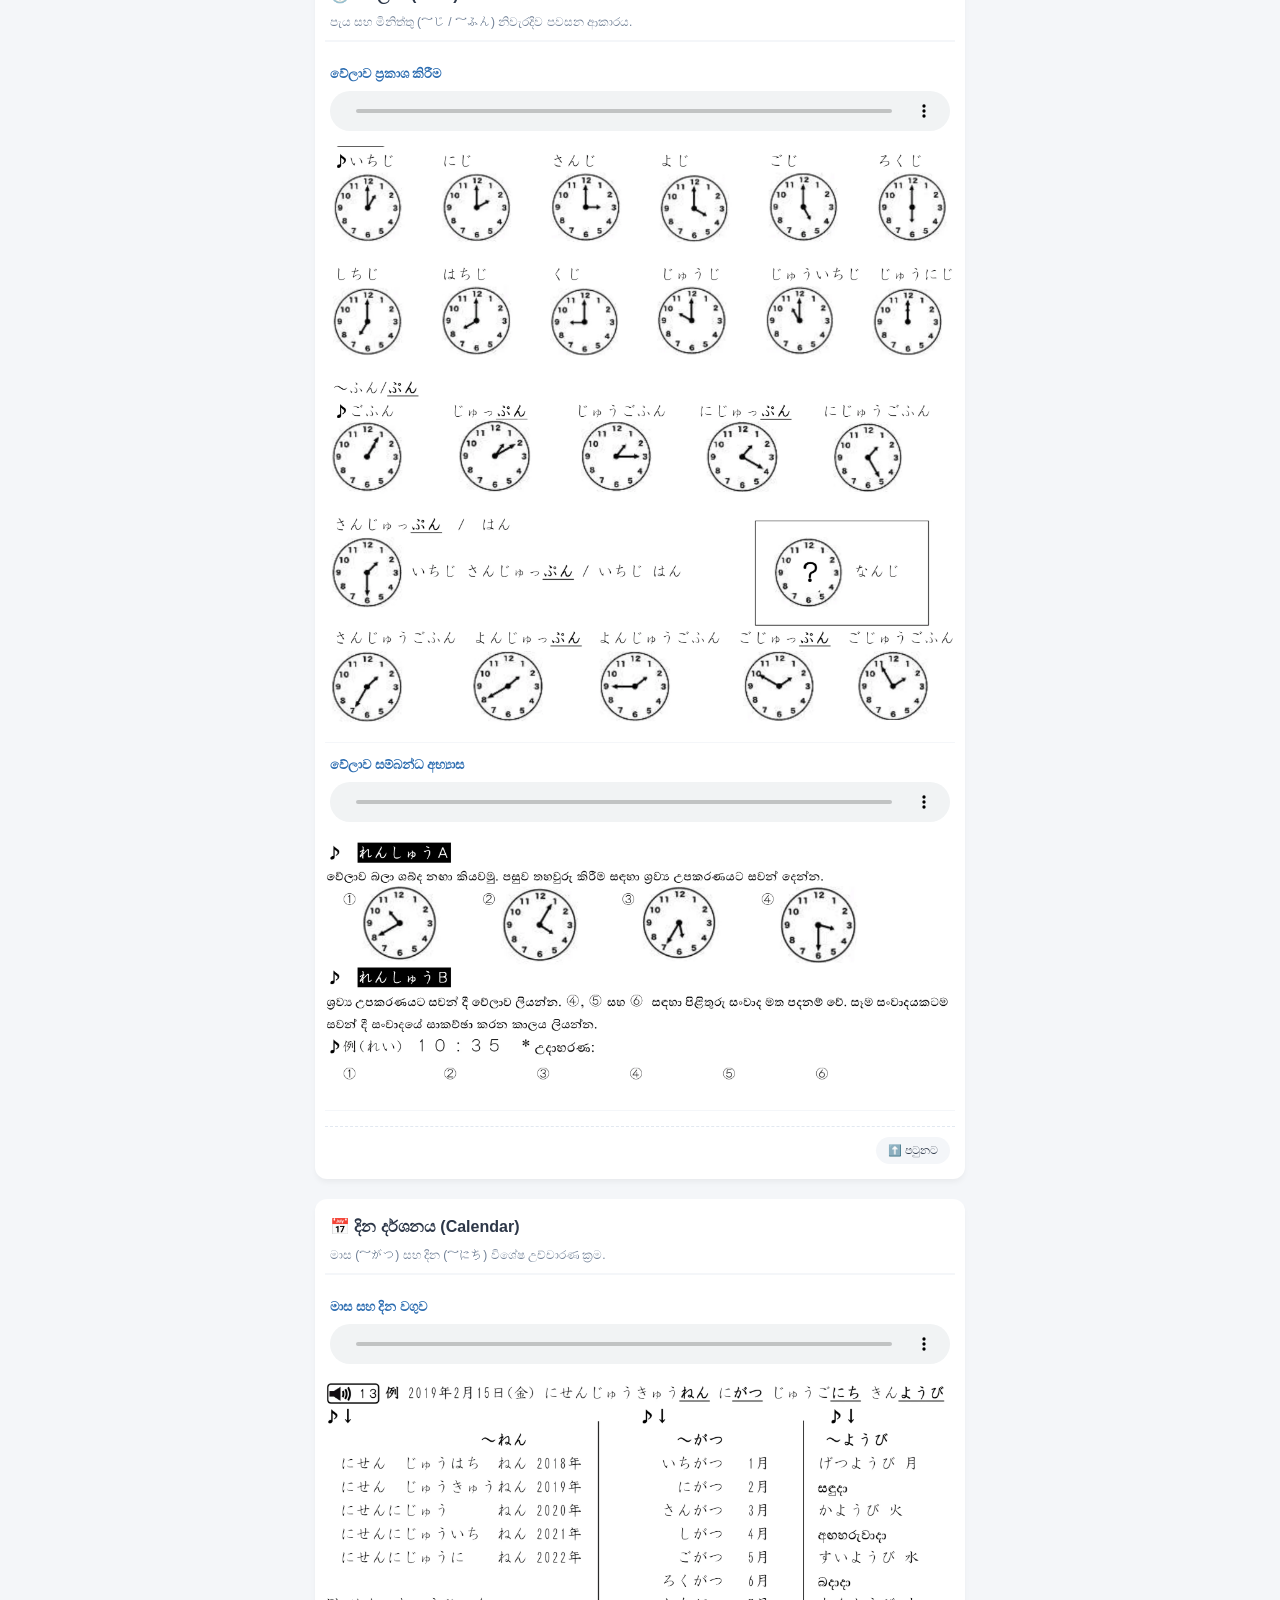
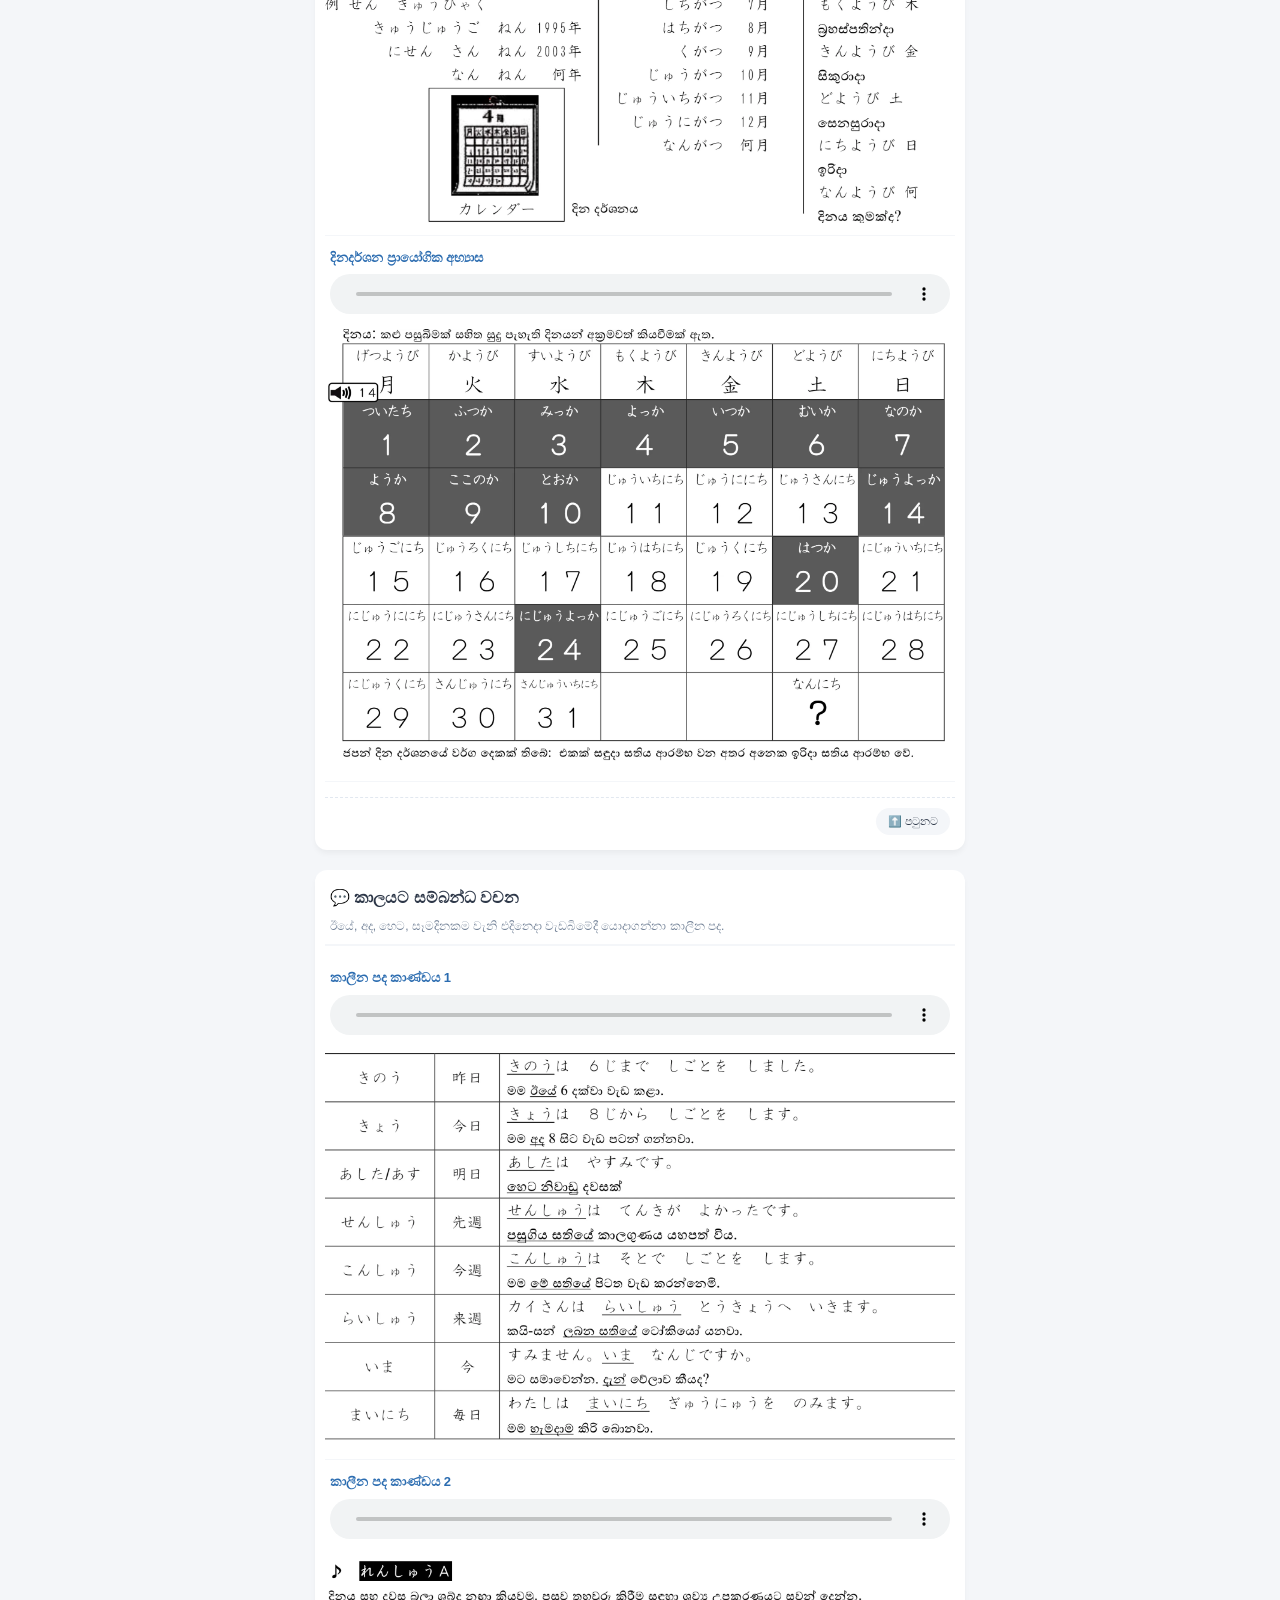
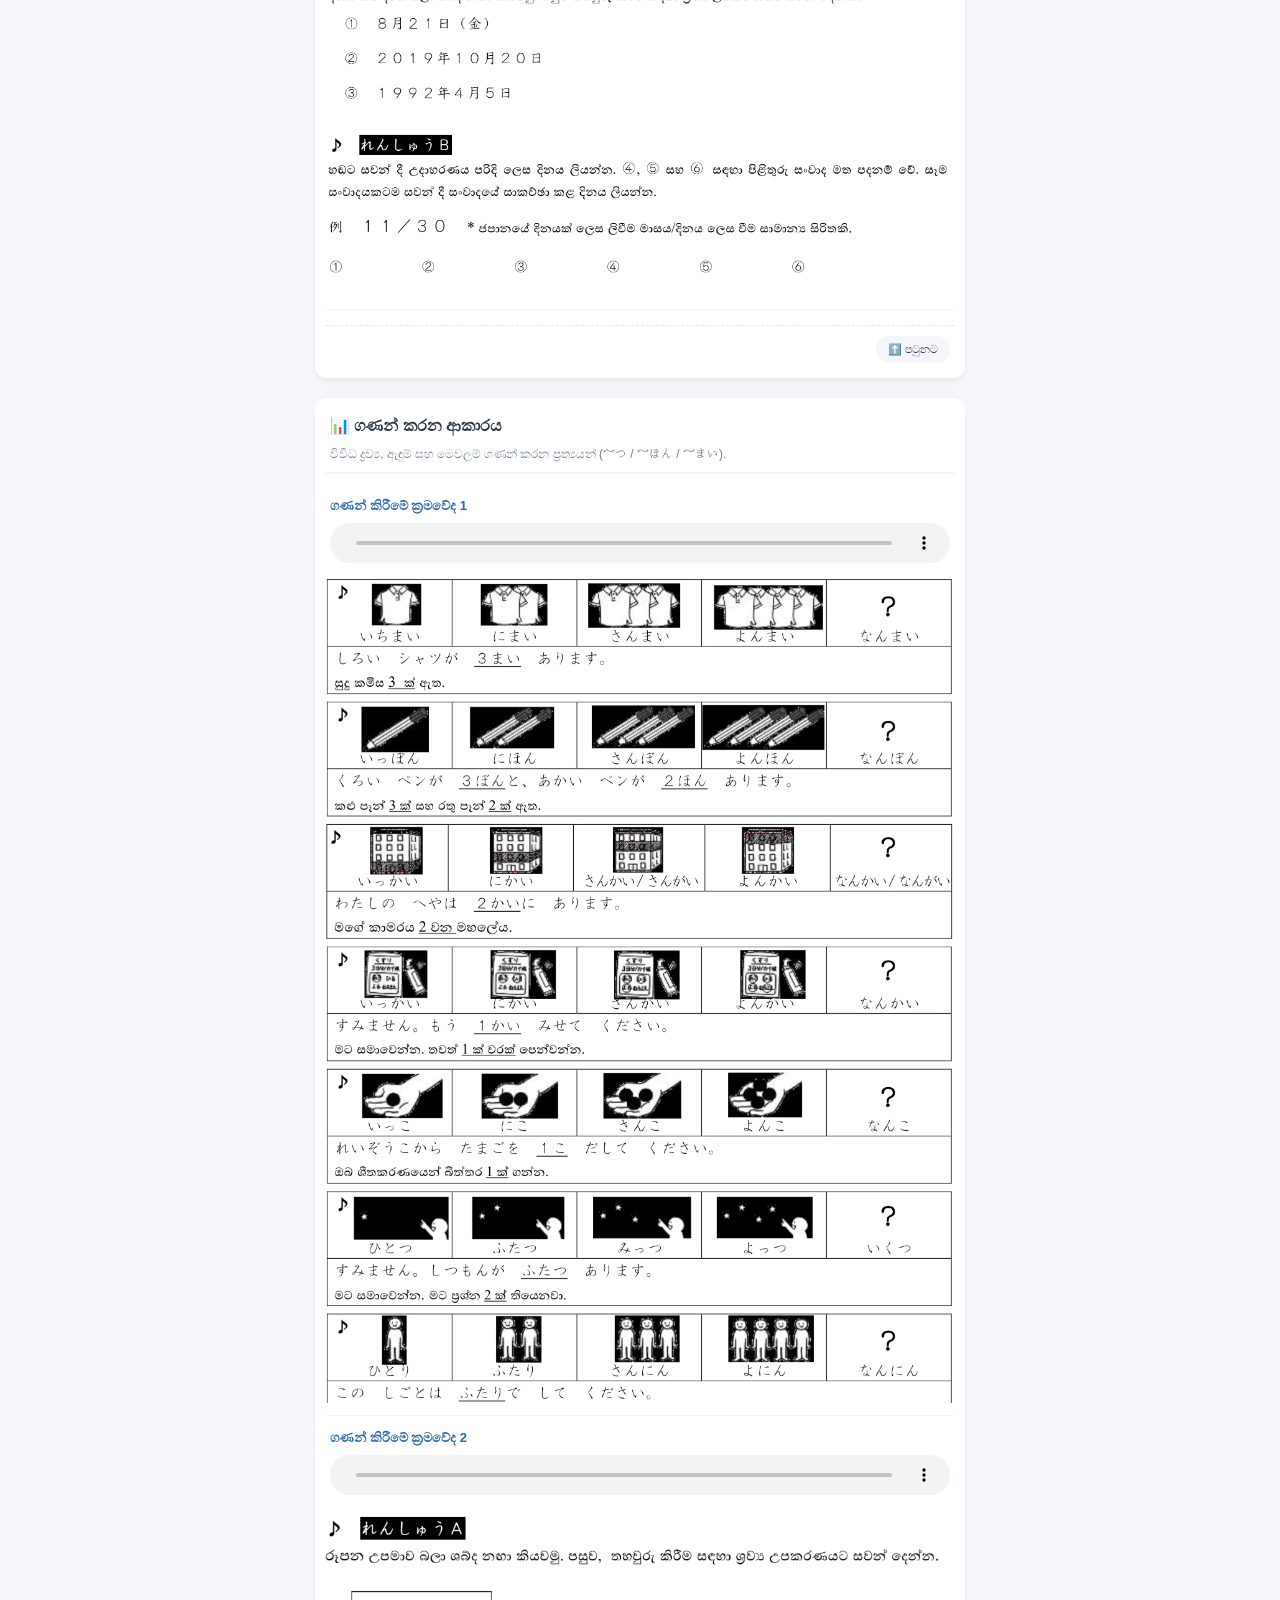
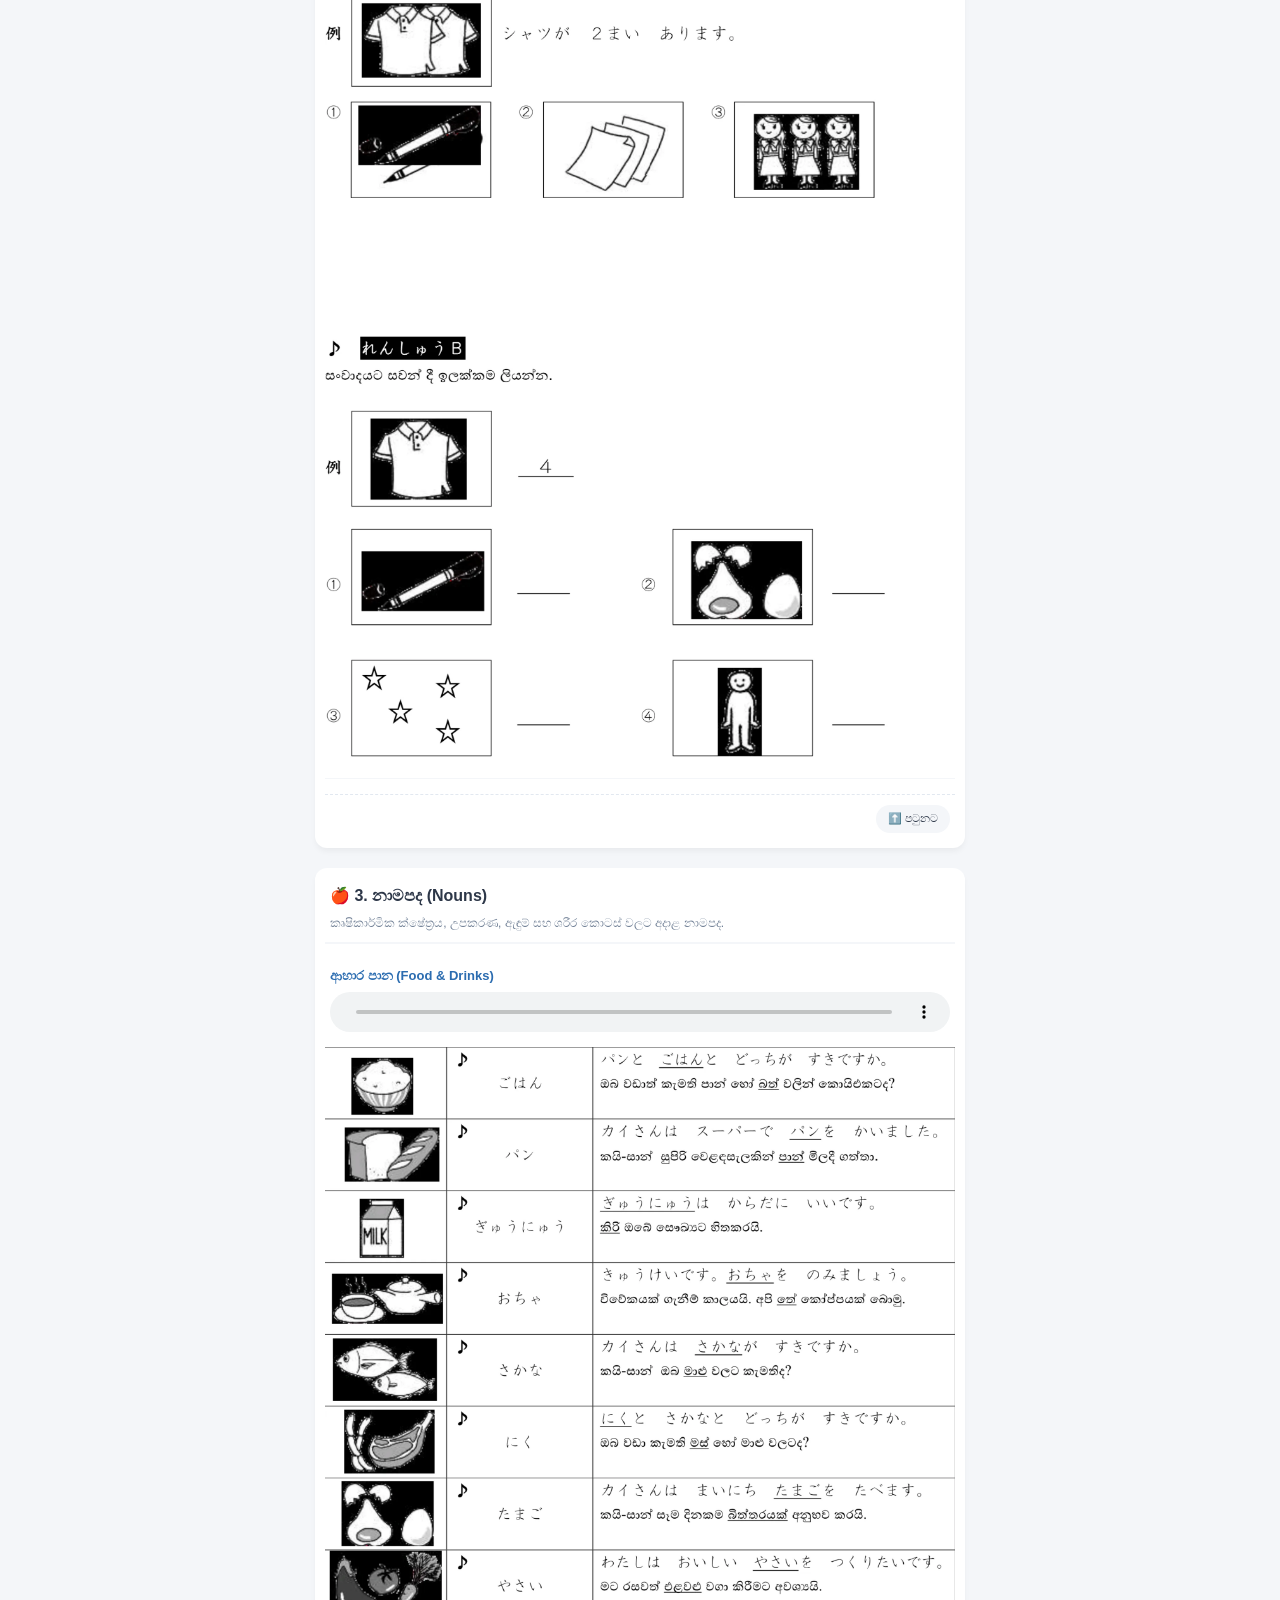
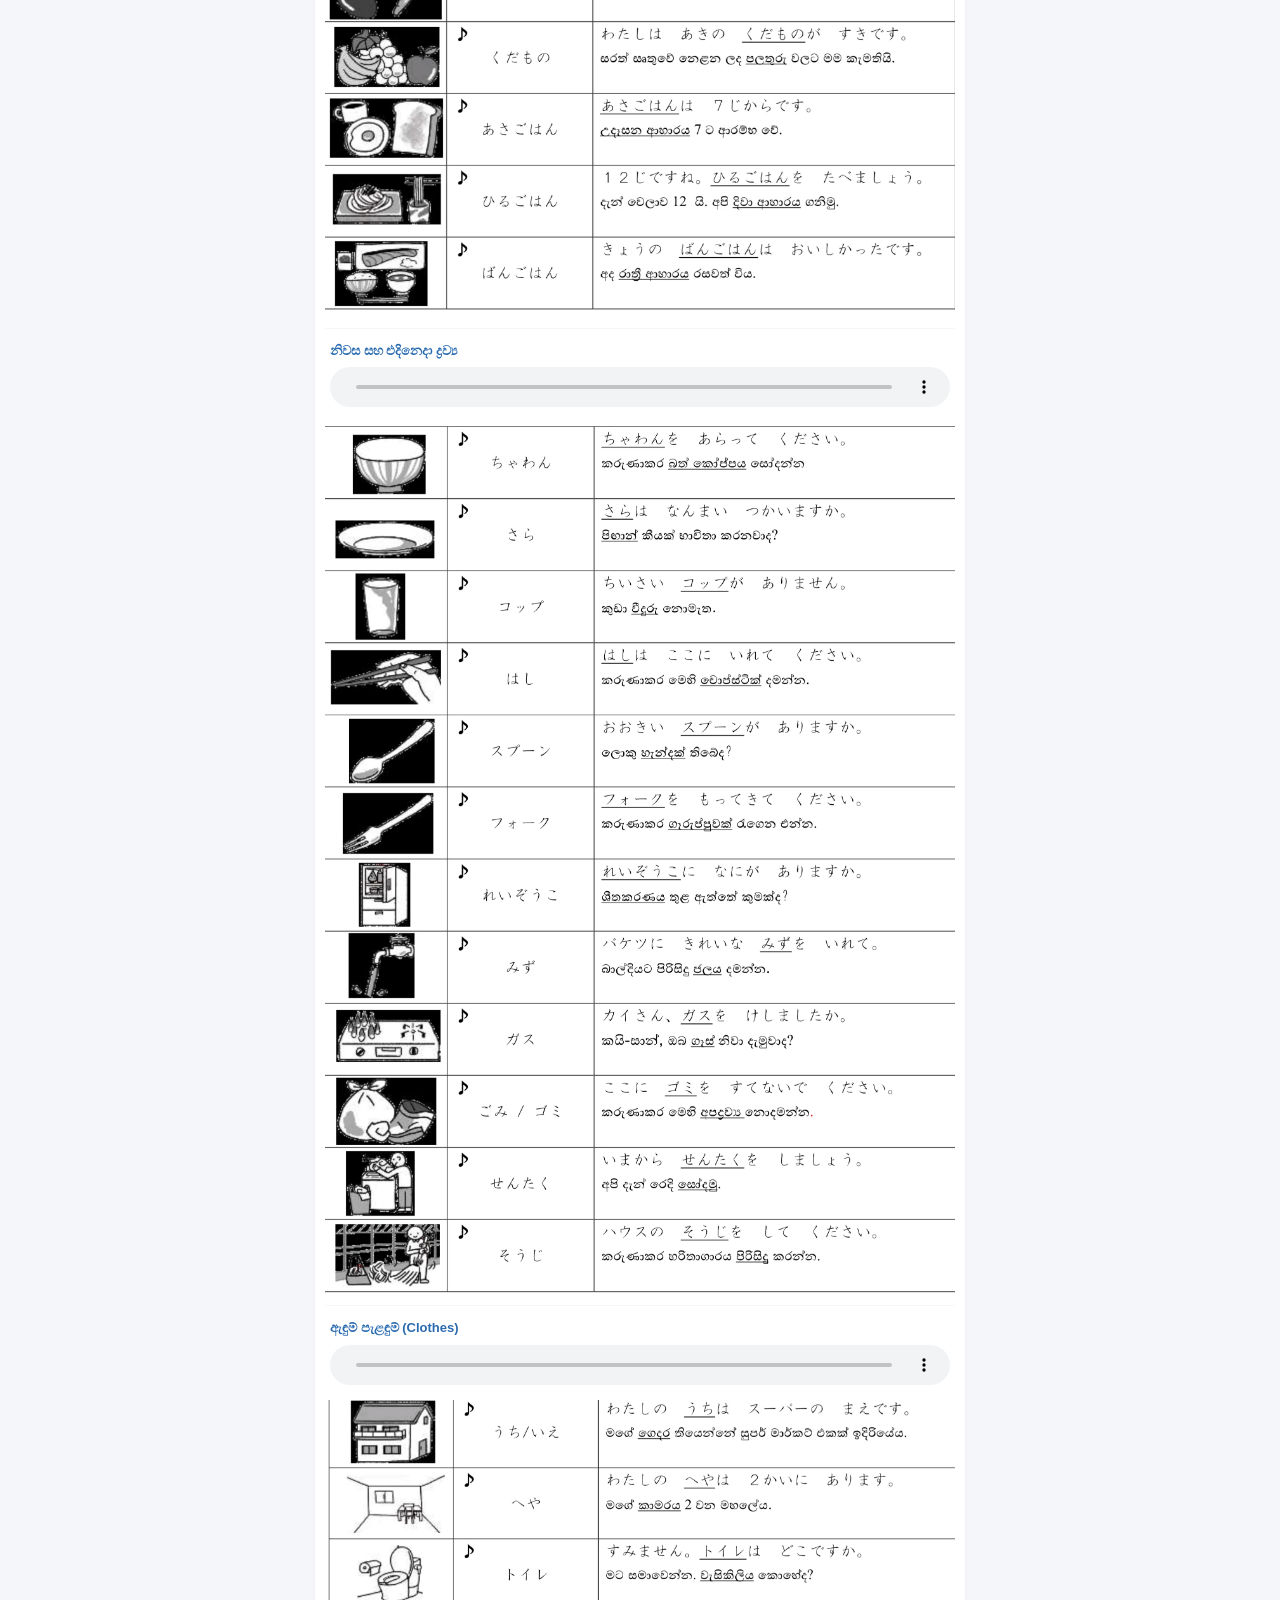
==== commit 59c9cfd6: "Update index.html" ====
--- a/index.html
+++ b/index.html
@@ -40,7 +40,12 @@
     <div id="lessons-container">
         </div>
 </div>
-
+<div style="text-align: center; margin-top: 40px; margin-bottom: 20px; font-size: 14px; color: #555; border-top: 1px solid #ddd; padding-top: 20px;">
+    <p style="margin: 5px 0;">SSW Agriculture Exam System | 2026</p>
+    <a href="https://github.com/gnrzoop" target="_blank" style="text-decoration: none; color: #6750a4; font-weight: bold;">
+        © 2026 gnrzoop | GitHub
+    </a>
+</div>
 <script>
     function toggleMode() {
         const body = document.body;
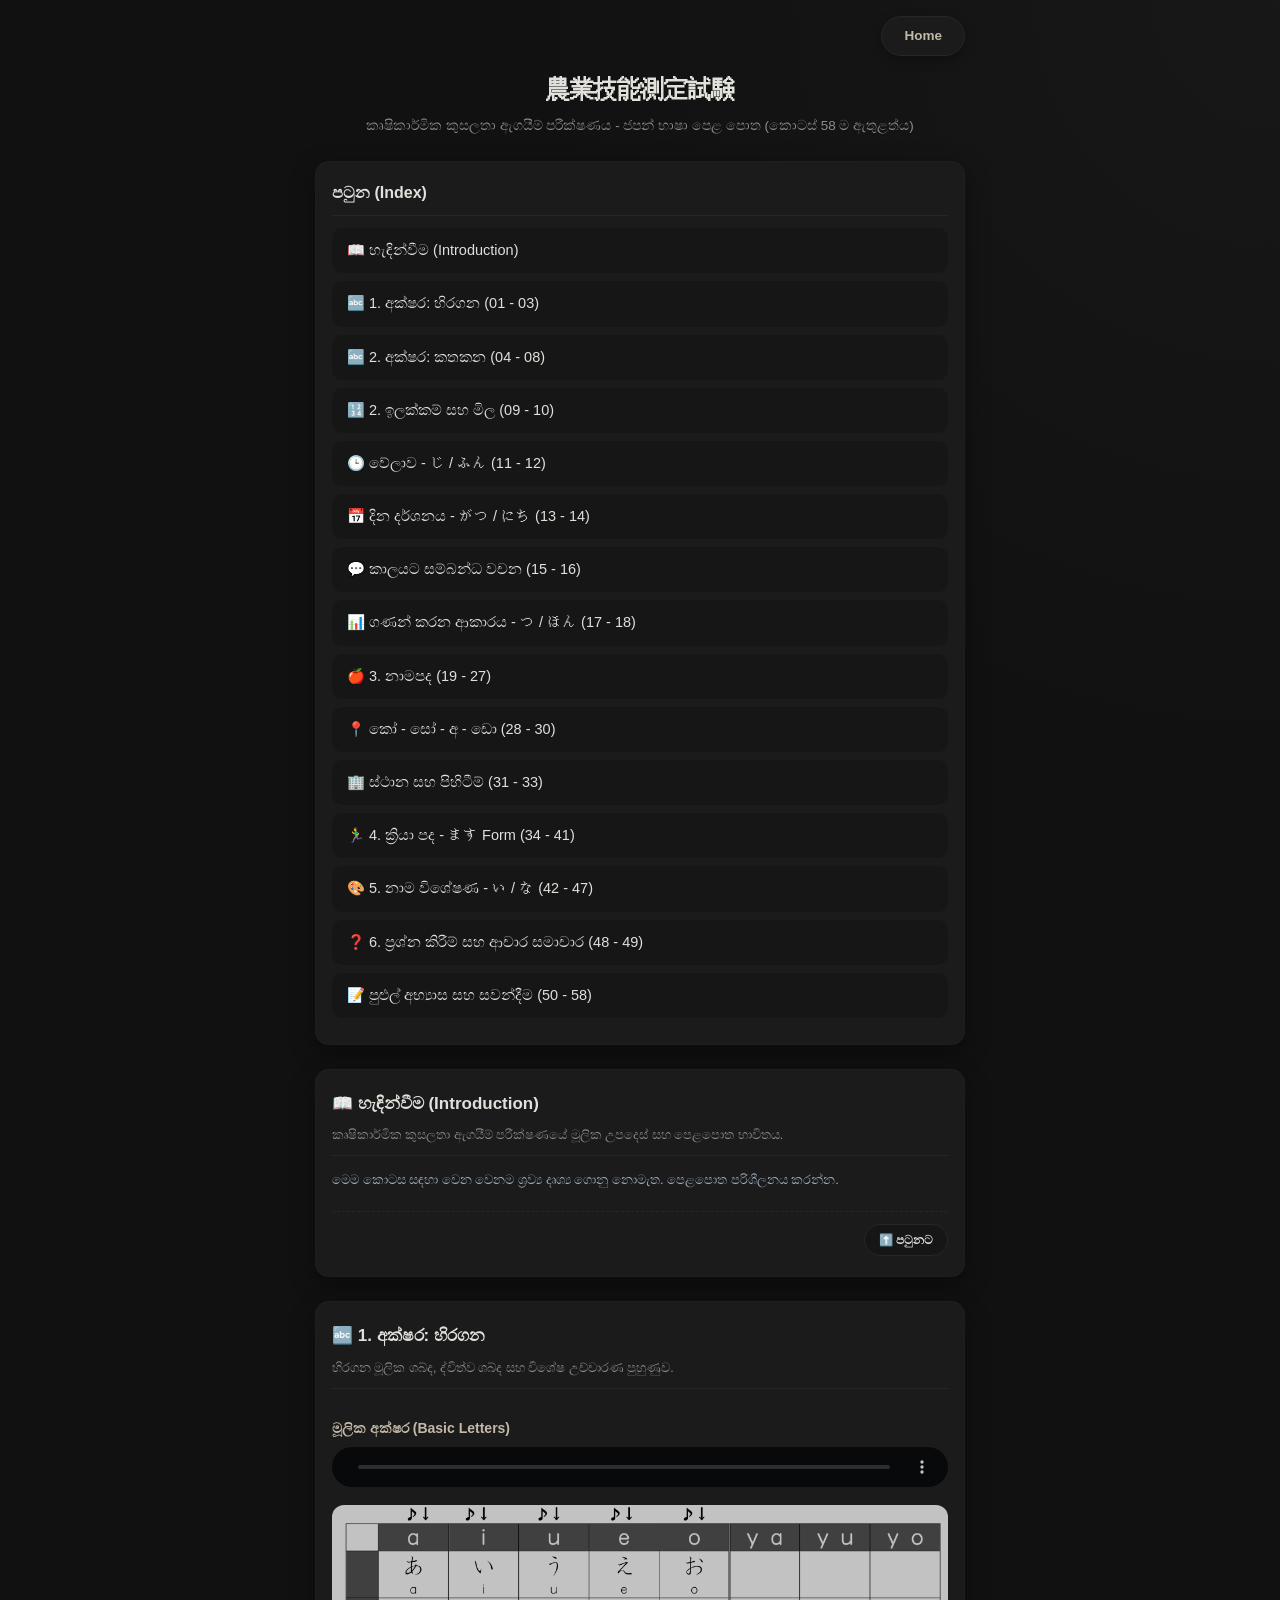
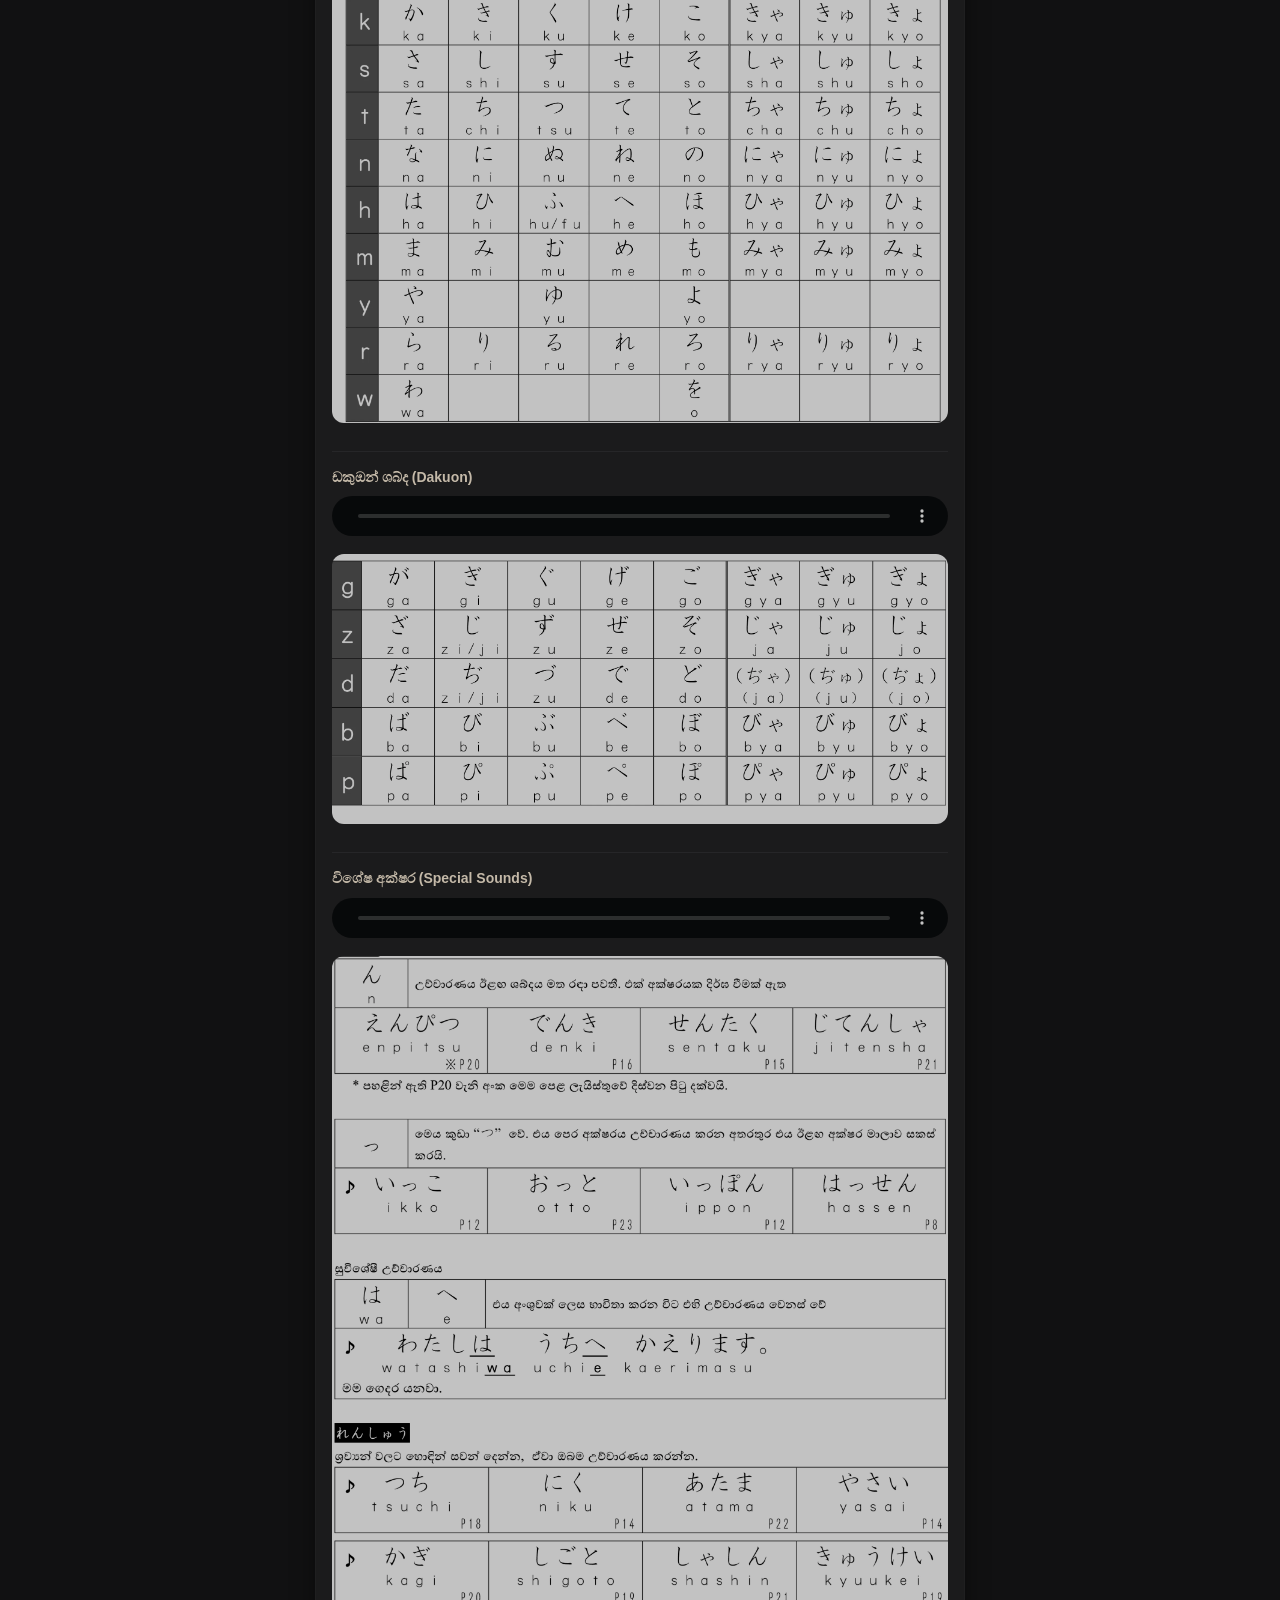
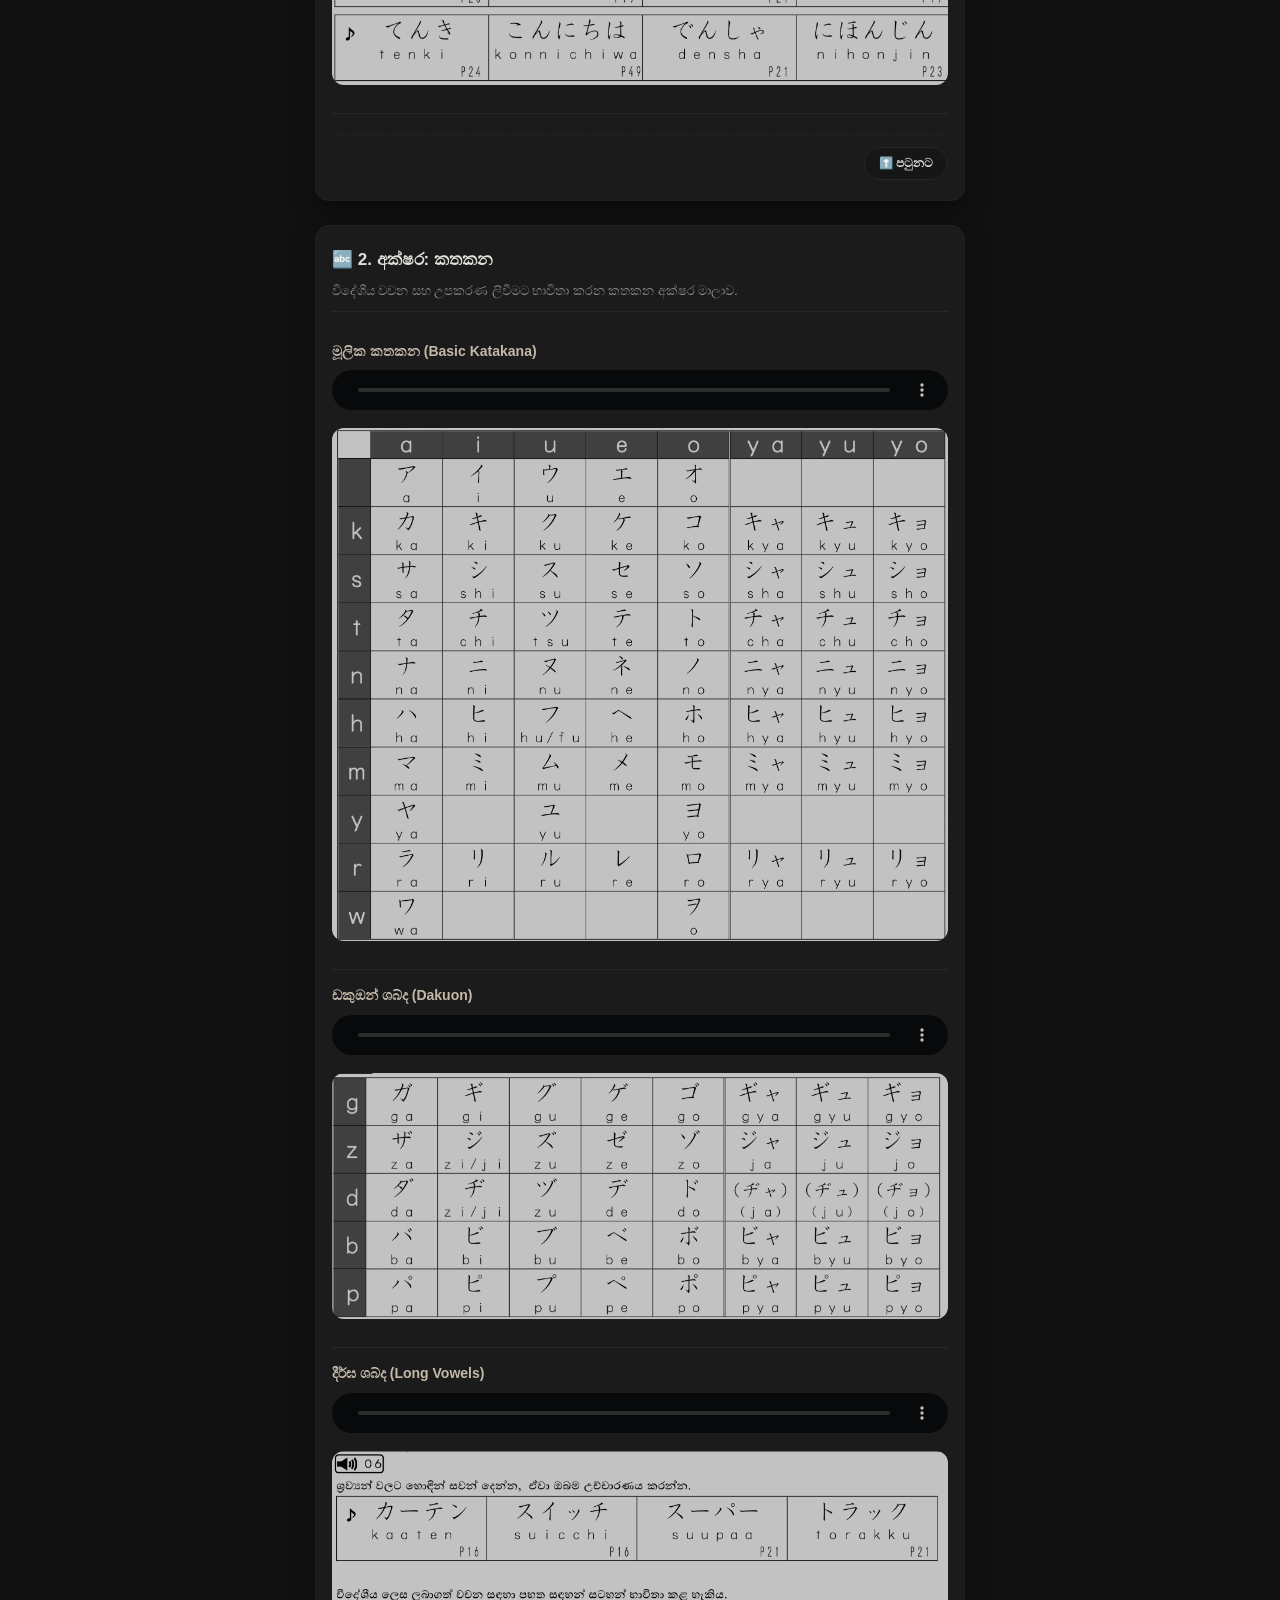
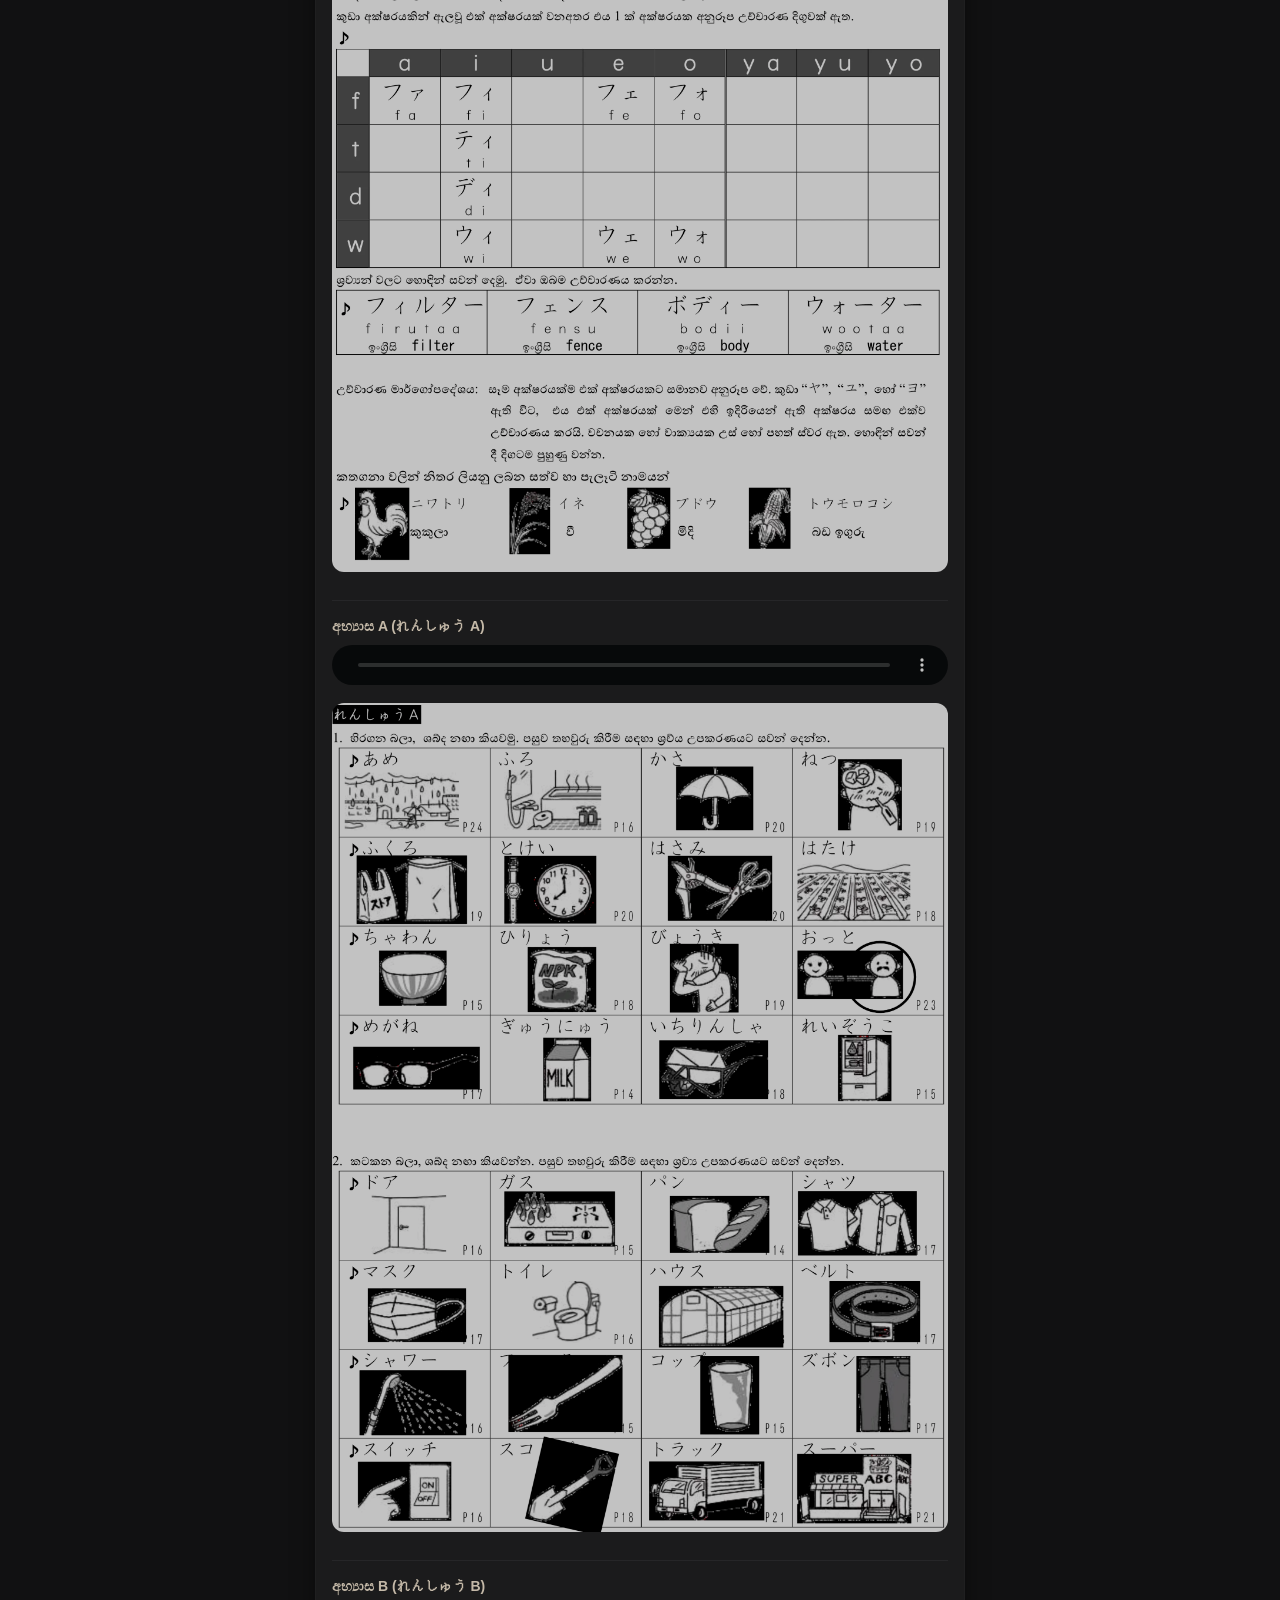
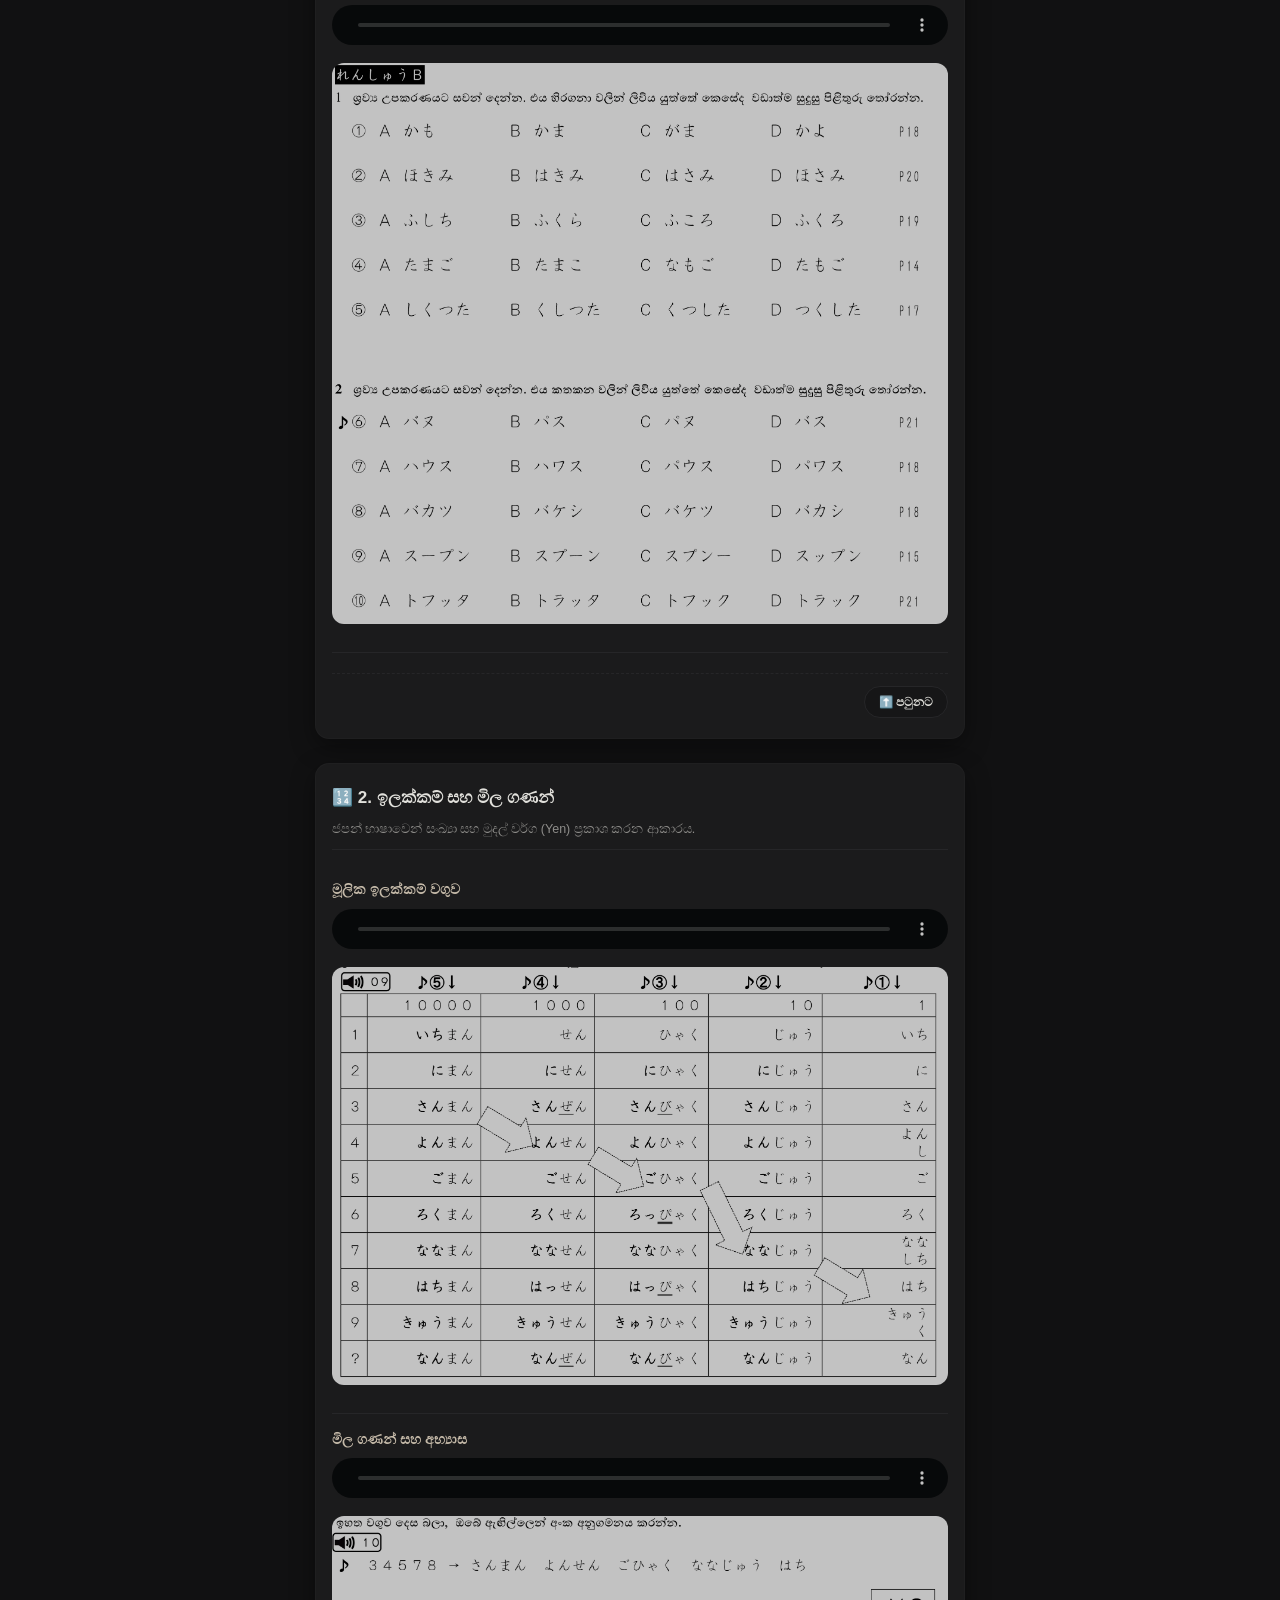
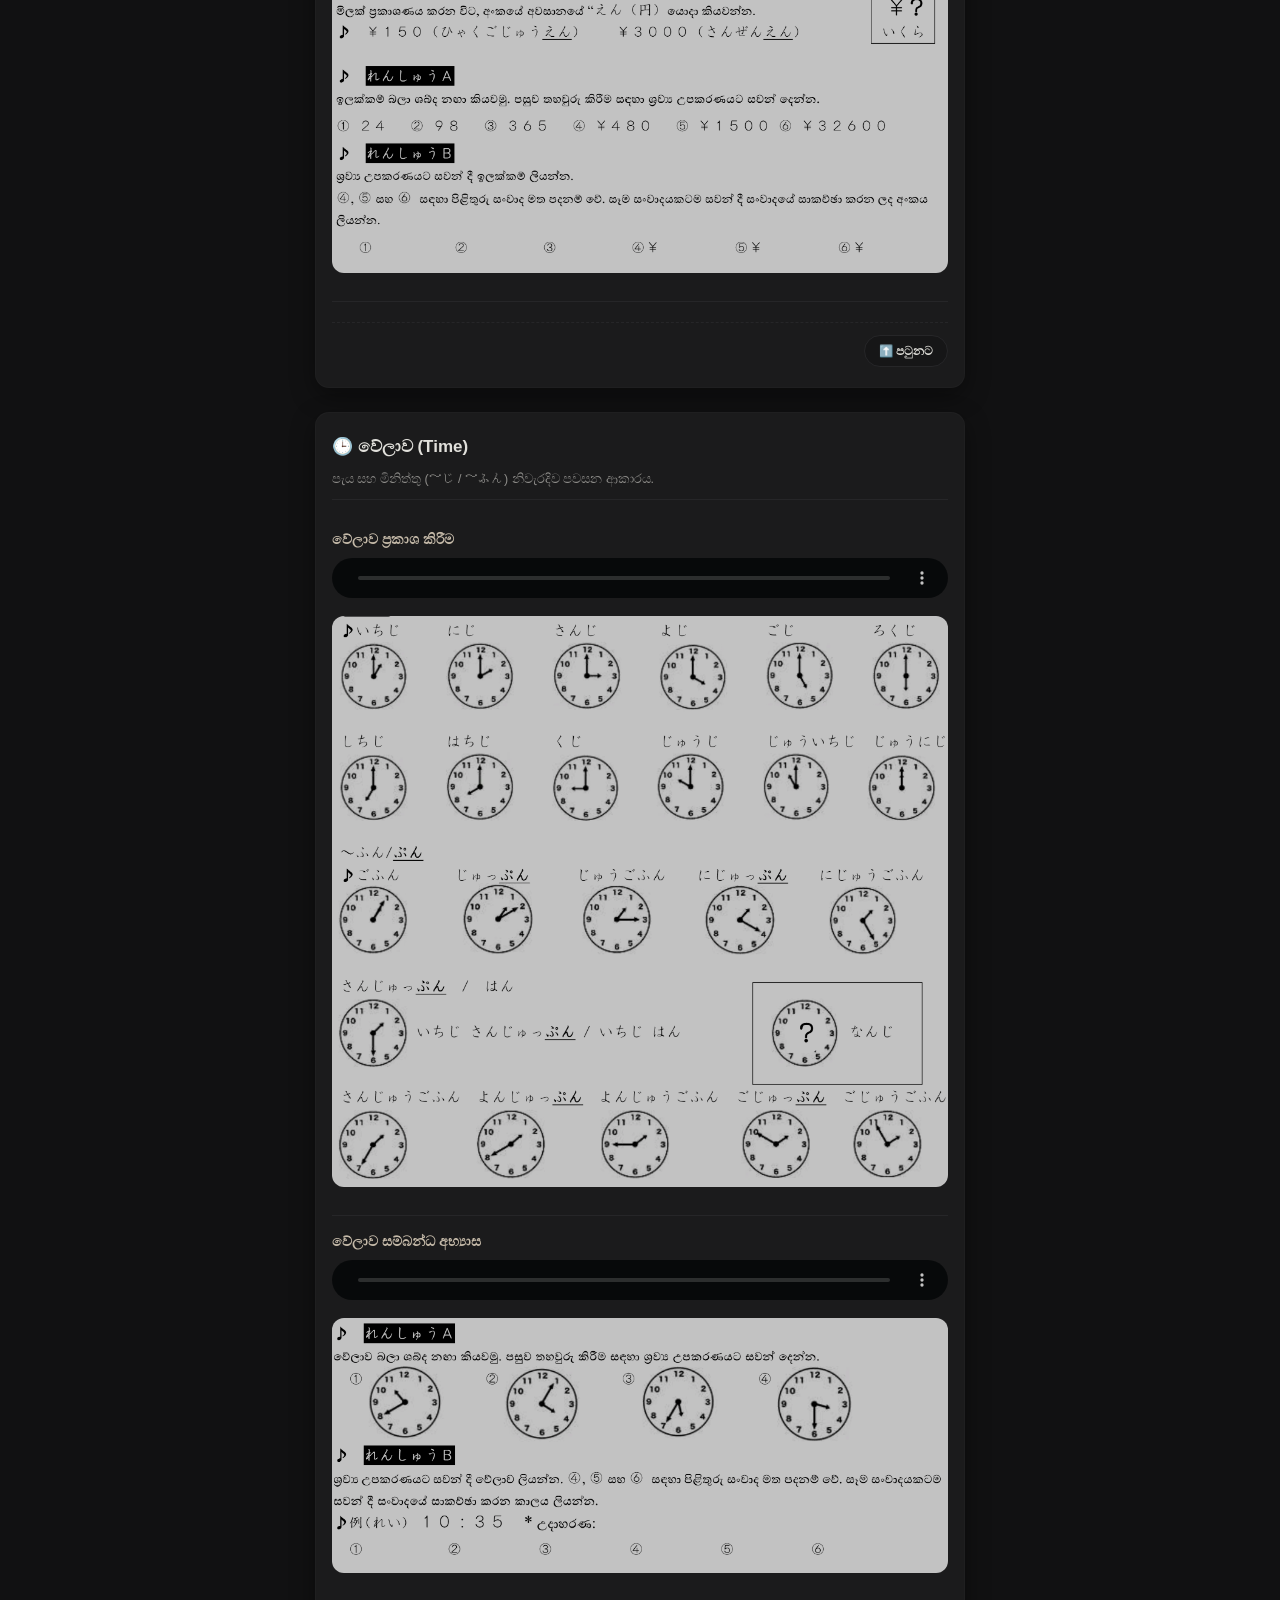
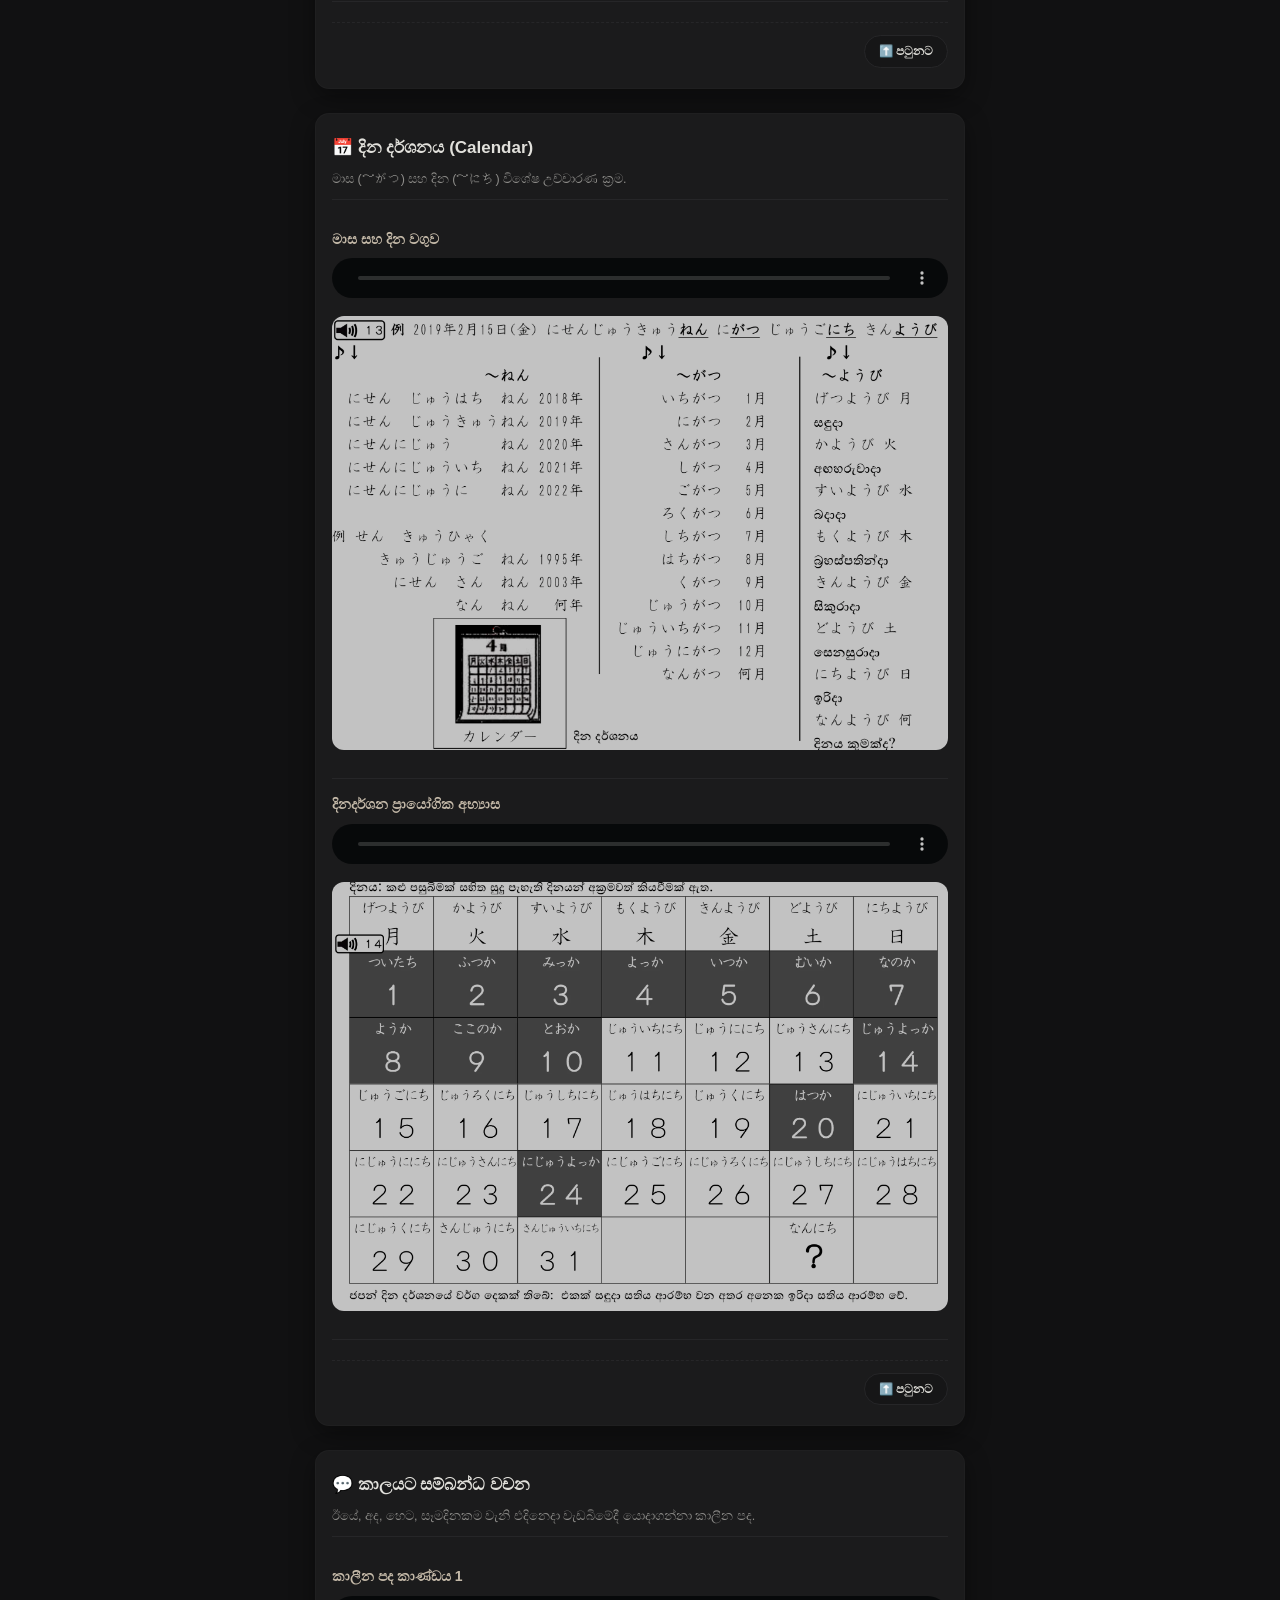
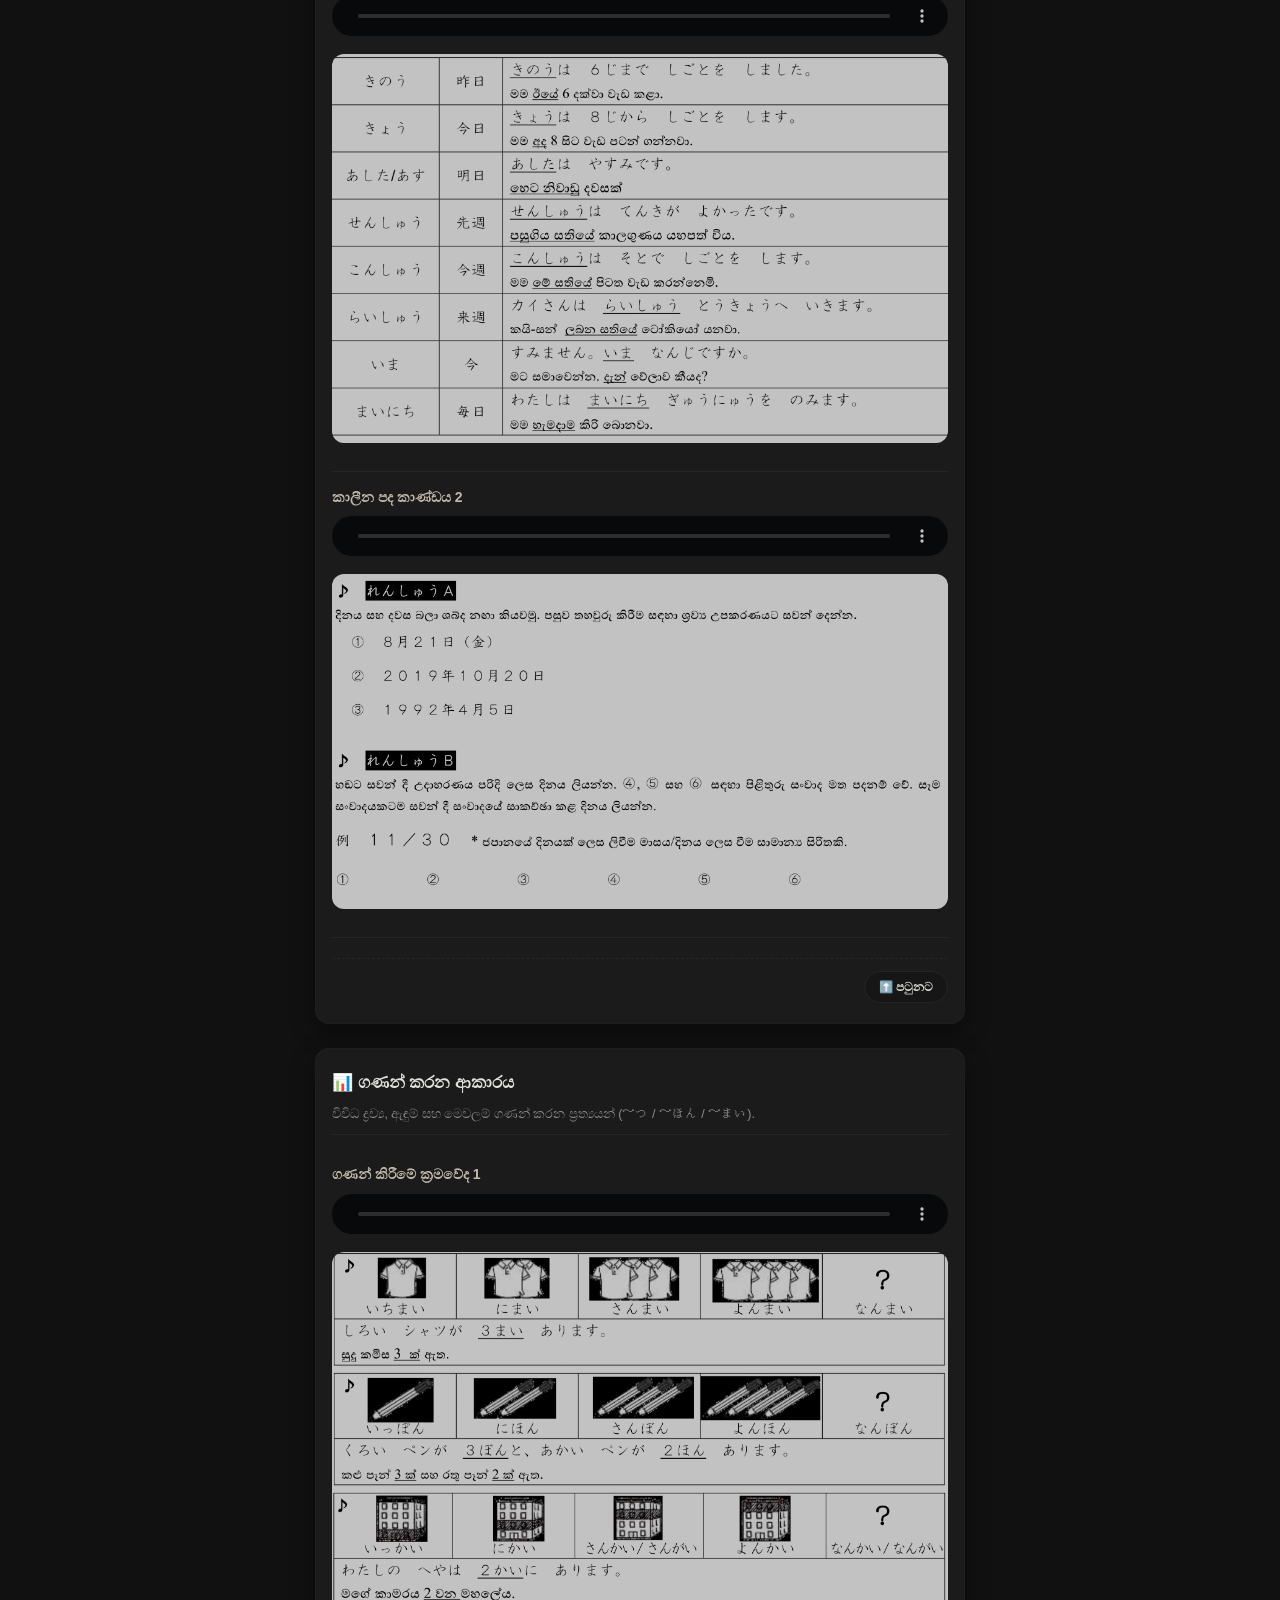
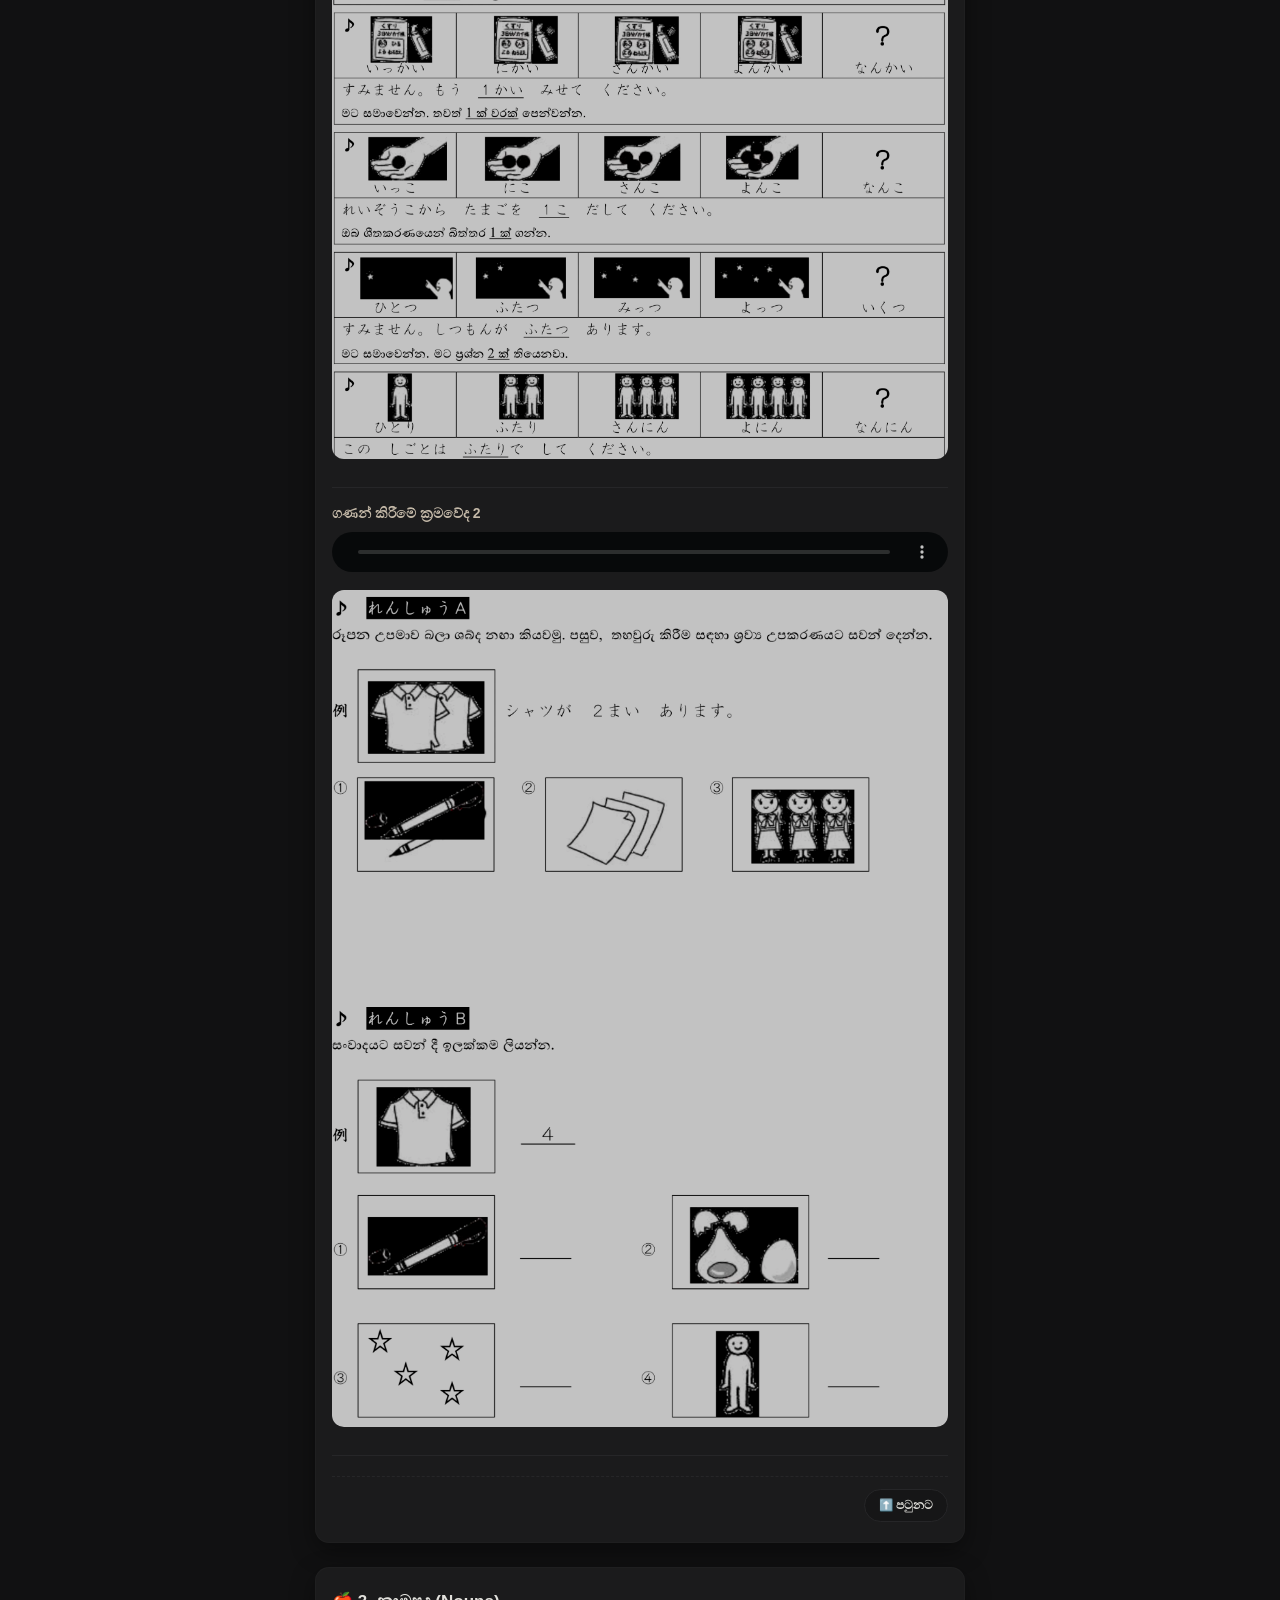
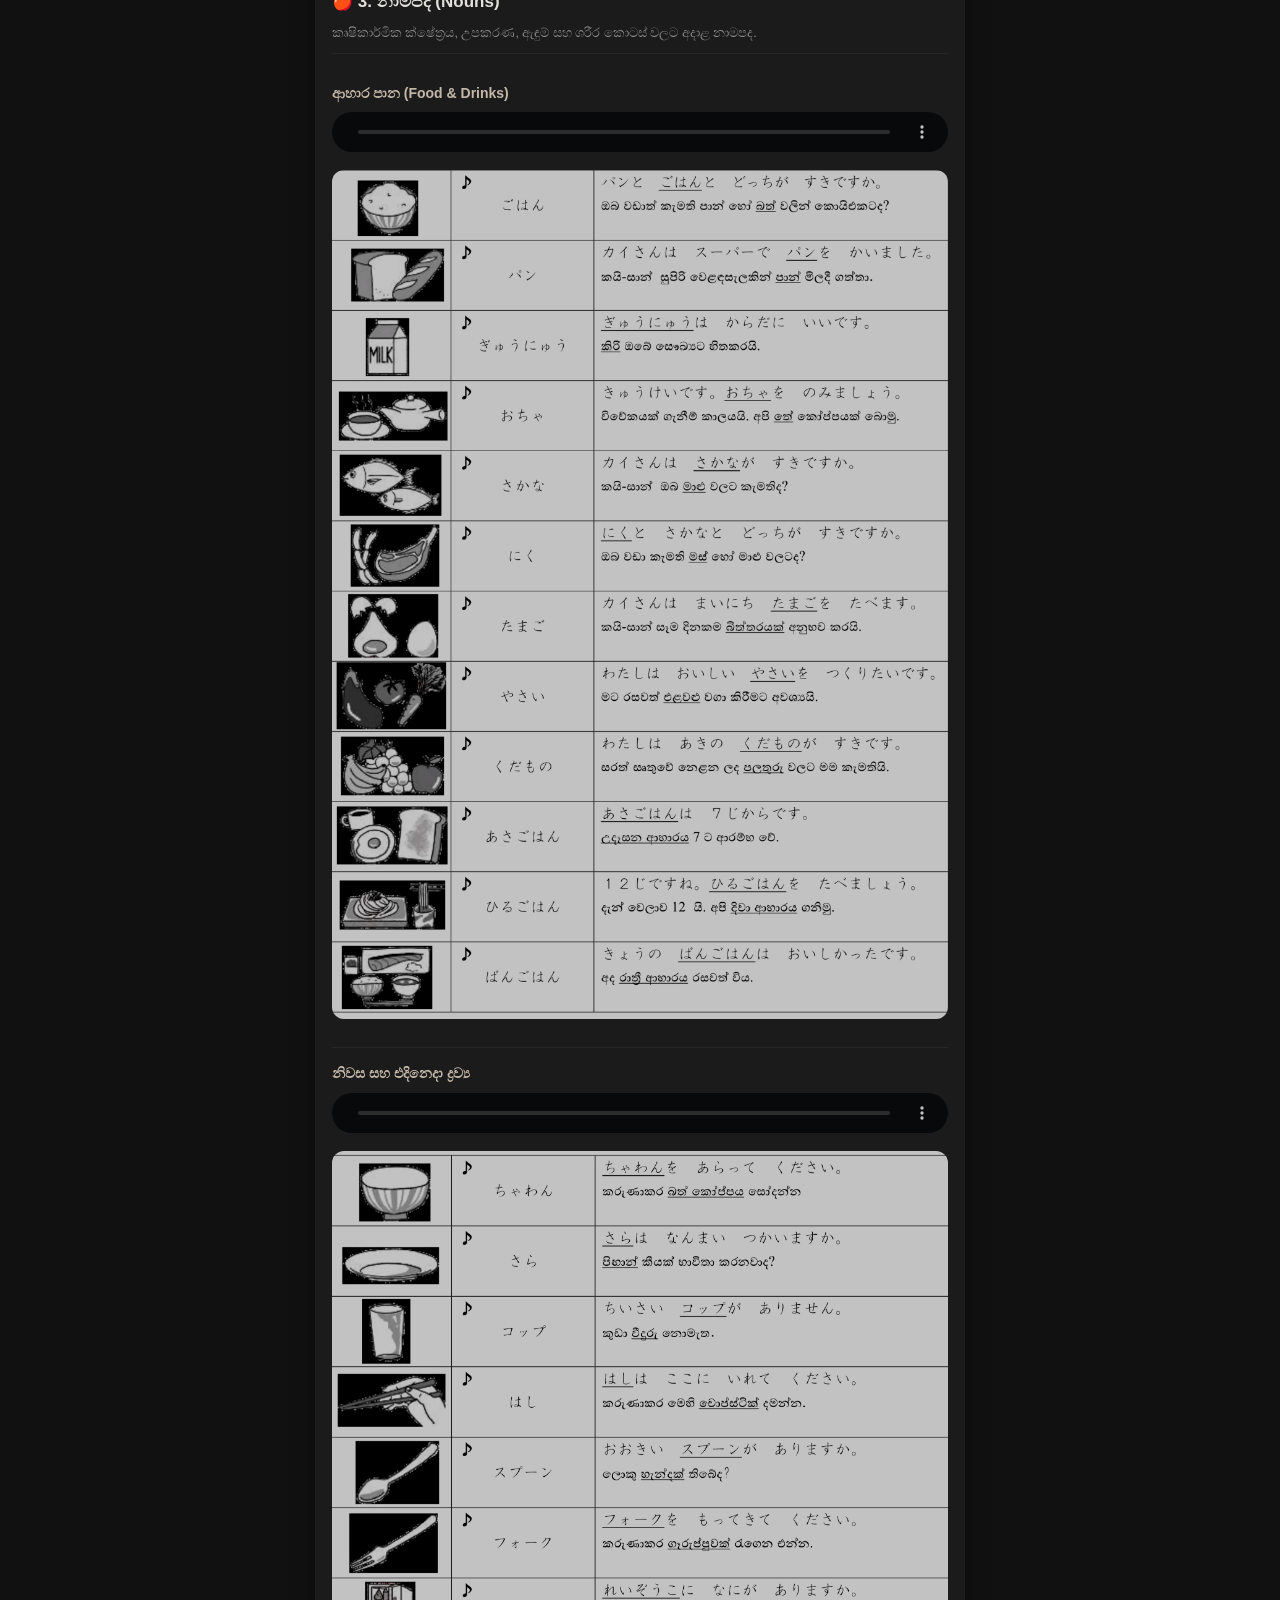
==== commit 84d3560c: "Replace dark mode button with home link Replaced dark mode toggle button with a home button link." ====
--- a/index.html
+++ b/index.html
@@ -9,8 +9,9 @@
 <body>
 
 <div class="container" id="top">
+    <!-- 🌓 Toggle Button එක වෙනුවට අලුතින් දැමූ Home බටන් එක -->
     <div class="mode-toggle-container">
-        <button id="mode-toggle-btn" onclick="toggleMode()">🌙 Dark Mode</button>
+        <a href="http://gnrzoop.github.io/Japanyamu/" id="home-btn">Home</a>
     </div>
 
     <h1>農業技能測定試験</h1>
@@ -38,28 +39,28 @@
     </div>
 
     <div id="lessons-container">
-        </div>
+    </div>
 </div>
+
 <div style="text-align: center; margin-top: 40px; margin-bottom: 20px; font-size: 14px; color: #555; border-top: 1px solid #ddd; padding-top: 20px;">
-    <p style="margin: 5px 0;">SSW Agriculture Exam System | 2026</p>
+    
+    <div style="margin-bottom: 15px; overflow: hidden;">
+        <img src="https://count.getloli.com/get/@gnrzoop-ssw-agri" alt="visitor counter" style="max-width: 100%; height: auto;">
+    </div>
+
+    <p style="margin: 5px 0;">SSW Agriculture Exam System | <span id="year-display">2026</span></p>
     <a href="https://github.com/gnrzoop" target="_blank" style="text-decoration: none; color: #6750a4; font-weight: bold;">
-        © 2026 gnrzoop | GitHub
+        © <span id="copy-year">2026</span> gnrzoop | GitHub
     </a>
 </div>
+
 <script>
-    function toggleMode() {
-        const body = document.body;
-        const btn = document.getElementById('mode-toggle-btn');
-        
-        body.classList.toggle('dark-mode');
-        
-        if (body.classList.contains('dark-mode')) {
-            btn.innerHTML = "☀️ Light Mode";
-        } else {
-            btn.innerHTML = "🌙 Dark Mode";
-        }
-    }
+    // වර්තමාන වර්ෂය ස්වයංක්‍රීයව යාවත්කාලීන කිරීම
+    const currentYear = new Date().getFullYear();
+    document.getElementById('year-display').innerText = currentYear;
+    document.getElementById('copy-year').innerText = currentYear;
 </script>
 <script src="script.js"></script>
+<script src="images.js"></script>
 </body>
 </html>
--- a/style.css
+++ b/style.css
@@ -1,22 +1,25 @@
+/* ==========================================================================
+   1. Root Variables (Fixed Premium Matte Dark Style)
+   ========================================================================== */
 :root {
-    --primary-color: #4a6fa5;
-    --bg-color: #f4f6f9;
-    --card-bg: #ffffff;
-    --text-color: #2d3748;
-    --accent-color: #e2e8f0;
-}
-
-/* 🌙 Dark Mode සඳහා වර්ණ තීරණය කිරීම */
-.dark-mode {
-    --bg-color: #121212;
-    --card-bg: #1e1e1e;
-    --text-color: #e0e0e0;
-    --accent-color: #333333;
-}
-
+    --gold-accent: #c4b9a8;     /* Premium Gold */
+    --gold-tap: #adbf9e;        /* Soft Tap Green/Gold */
+    --bg-color: #111112;         /* Pitch Black / Matte Dark Background */
+    --card-bg: #1b1b1c;          /* Deep Surface Dark */
+    --inner-box-bg: #222224;    /* Slightly lighter box for lists */
+    --text-color: #e1e0db;       /* Soft White Text */
+    --accent-color: #262628;     /* Dark Charcoal Border */
+    --text-secondary: #8e8d8a;   /* Muted Slate Text */
+    --radius-ios: 14px;
+}
+
+/* ==========================================================================
+   2. Global Styles (Always Dark Mode)
+   ========================================================================== */
 * {
     box-sizing: border-box;
     -webkit-tap-highlight-color: transparent;
+    outline: none !important;
 }
 
 html {
@@ -24,80 +27,95 @@
 }
 
 body {
-    font-family: -apple-system, BlinkMacSystemFont, "Segoe UI", Roboto, Helvetica, Arial, sans-serif;
+    font-family: -apple-system, BlinkMacSystemFont, "SF Pro Text", "SF Pro Display", "Segoe UI", Roboto, Helvetica, Arial, sans-serif;
     background-color: var(--bg-color);
     color: var(--text-color);
     margin: 0;
-    padding: 10px;
+    padding: 16px 12px;
     line-height: 1.6;
-    transition: background-color 0.3s, color 0.3s;
+    -webkit-font-smoothing: antialiased;
+    background-image: radial-gradient(circle at top right, rgba(196, 185, 168, 0.04), transparent 50%);
+    background-attachment: fixed;
 }
 
 .container {
     max-width: 650px;
     margin: 0 auto;
-    padding-bottom: 50px;
-}
-
-/* 🌓 Toggle Button Styles */
+    padding-bottom: 60px;
+}
+
+/* ==========================================================================
+   3. Typography (Headings & Subtitles)
+   ========================================================================== */
+h1 {
+    font-size: 24px;
+    text-align: center;
+    color: var(--text-color);
+    font-weight: 700;
+    letter-spacing: -0.5px;
+    margin-top: 15px;
+    margin-bottom: 6px;
+}
+
+.subtitle {
+    text-align: center;
+    font-size: 13.5px;
+    color: var(--text-secondary);
+    margin-bottom: 24px;
+    padding: 0 5px;
+    font-weight: 500;
+}
+
+/* ==========================================================================
+   4. Premium iOS Home Button Styles
+   ========================================================================== */
 .mode-toggle-container {
     display: flex;
     justify-content: flex-end;
-    margin-bottom: 10px;
-}
-
-#mode-toggle-btn {
+    margin-bottom: 12px;
+}
+
+#home-btn {
     background-color: var(--card-bg);
-    color: var(--text-color);
-    border: 1px solid var(--accent-color);
-    padding: 8px 16px;
-    font-size: 13px;
-    font-weight: bold;
+    color: var(--gold-accent) !important;
+    border: 0.5px solid var(--accent-color);
+    padding: 8px 22px;
+    font-size: 13.5px;
+    font-weight: 600;
     border-radius: 20px;
+    text-decoration: none !important;
     cursor: pointer;
-    box-shadow: 0 2px 4px rgba(0,0,0,0.1);
-    transition: background-color 0.2s, color 0.2s;
-}
-
-h1 {
-    font-size: 22px;
-    text-align: center;
-    color: var(--text-color);
-    margin-top: 10px;
-    margin-bottom: 5px;
-}
-
-.dark-mode h1 {
-    color: #ffffff;
-}
-
-.subtitle {
-    text-align: center;
-    font-size: 13px;
-    color: #718096;
-    margin-bottom: 20px;
-    padding: 0 5px;
-}
-
-.dark-mode .subtitle {
-    color: #a0aec0;
-}
-
-/* පටුන ස්ටයිල්ස් */
+    box-shadow: inset 0 1px 2px rgba(255, 255, 255, 0.02), 0 4px 12px rgba(0,0,0,0.3);
+    transition: all 0.2s cubic-bezier(0.16, 1, 0.3, 1);
+    display: inline-block;
+}
+
+#home-btn:active {
+    transform: scale(0.95);
+    background-color: var(--accent-color);
+    color: var(--gold-tap) !important;
+}
+
+/* ==========================================================================
+   5. Table of Contents (පටුන කොටස)
+   ========================================================================== */
 .toc-box {
     background: var(--card-bg);
-    padding: 15px;
-    border-radius: 12px;
-    box-shadow: 0 4px 6px -1px rgba(0, 0, 0, 0.05);
-    margin-bottom: 20px;
+    padding: 18px 16px;
+    border-radius: var(--radius-ios);
+    box-shadow: 0 8px 24px rgba(0, 0, 0, 0.4);
+    border: 0.5px solid rgba(255, 255, 255, 0.02);
+    margin-bottom: 24px;
 }
 
 .toc-box h2 {
     margin-top: 0;
     font-size: 16px;
-    color: var(--text-color);
-    border-bottom: 1px solid var(--accent-color);
-    padding-bottom: 8px;
+    font-weight: 700;
+    color: var(--text-color);
+    border-bottom: 0.5px solid var(--accent-color);
+    padding-bottom: 10px;
+    margin-bottom: 12px;
 }
 
 .toc-list {
@@ -107,65 +125,66 @@
 }
 
 .toc-list li {
-    margin-bottom: 6px;
+    margin-bottom: 8px;
 }
 
 .toc-list li a {
     text-decoration: none;
     color: var(--text-color);
-    font-size: 14px;
+    font-size: 14.5px;
+    font-weight: 500;
     display: block;
-    padding: 8px 10px;
-    background: var(--bg-color);
-    border-radius: 8px;
-    transition: background 0.2s;
-}
-
-.toc-list li a:hover, .toc-list li a:active {
-    background: var(--accent-color);
-    color: #2b6cb0;
-}
-
-.dark-mode .toc-list li a:hover {
-    color: #63b3ed;
-}
-
-/* පාඩම් කාණ්ඩ */
+    padding: 10px 14px;
+    background: #161617; /* Dark list item background */
+    border-radius: 10px;
+    transition: all 0.2s ease;
+    border: 0.5px solid transparent;
+}
+
+.toc-list li a:hover, 
+.toc-list li a:active {
+    background: var(--gold-accent) !important;
+    color: #161617 !important; /* Gold පසුබිම මත තද පැහැති අකුරු */
+    font-weight: 600;
+}
+
+/* ==========================================================================
+   6. Lesson Sections (පාඩම් කාණ්ඩ)
+   ========================================================================== */
 .lesson-section {
     background: var(--card-bg);
-    padding: 15px 10px;
-    border-radius: 12px;
-    box-shadow: 0 4px 6px -1px rgba(0, 0, 0, 0.05);
-    margin-top: 20px;
-    scroll-margin-top: 10px;
+    padding: 20px 16px;
+    border-radius: var(--radius-ios);
+    box-shadow: 0 8px 24px rgba(0, 0, 0, 0.4);
+    border: 0.5px solid rgba(255, 255, 255, 0.02);
+    margin-top: 24px;
+    scroll-margin-top: 16px;
 }
 
 .lesson-section h3 {
-    font-size: 16px;
+    font-size: 17px;
+    font-weight: 700;
     color: var(--text-color);
     margin-top: 0;
-    margin-bottom: 6px;
-    padding: 0 5px;
+    margin-bottom: 8px;
 }
 
 .lesson-desc {
-    font-size: 12px;
-    color: #718096;
-    margin-bottom: 10px;
-    border-bottom: 2px solid var(--bg-color);
-    padding: 0 5px 8px 5px;
-}
-
-.dark-mode .lesson-desc {
-    color: #a0aec0;
-}
-
-/* ශ්‍රව්‍ය සහ රූප පේළි */
+    font-size: 12.5px;
+    color: var(--text-secondary);
+    margin-bottom: 14px;
+    border-bottom: 0.5px solid var(--accent-color);
+    padding-bottom: 10px;
+}
+
+/* ==========================================================================
+   7. Audio Items & Native Media Player
+   ========================================================================== */
 .audio-item {
     display: flex;
     flex-direction: column;
-    padding: 12px 0;
-    border-bottom: 1px solid var(--bg-color);
+    padding: 14px 0;
+    border-bottom: 0.5px solid var(--accent-color);
 }
 
 .audio-item:last-of-type {
@@ -173,72 +192,83 @@
 }
 
 .audio-title {
-    font-size: 13px;
-    font-weight: 600;
-    color: #2b6cb0;
-    margin-bottom: 6px;
-    padding: 0 5px;
-}
-
-.dark-mode .audio-title {
-    color: #63b3ed;
-}
-
-/* 🎧 Audio Player Styles */
+    font-size: 14px;
+    font-weight: 600;
+    color: var(--gold-accent); /* ලස්සන Gold පැහැය */
+    margin-bottom: 8px;
+}
+
 audio {
     width: 100%;
     height: 40px;
-    border-radius: 8px;
-    margin-bottom: 10px;
-    padding: 0 5px;
-    transition: filter 0.3s ease; /* සුමටව ඩාර්ක් මෝඩ් වීමට */
-}
-
-/* 🎧 ඩාර්ක් මෝඩ් එකේදී Audio Player එක අඳුරු පාට (Dark) කිරීම */
-.dark-mode audio {
-    filter: invert(0.9) hue-rotate(180deg);
-}
-
-/* 🖼️ පින්තූර ස්ටයිල්ස් */
+    border-radius: 10px;
+    margin-bottom: 4px;
+    /* Audio Player එක Matte Dark තීම් එකට ගැළපීම */
+    filter: invert(0.9) hue-rotate(180deg) brightness(0.8) contrast(1.2) !important;
+}
+
+/* ==========================================================================
+   8. Image Optimization (Simple Dark & Clear Style)
+   ========================================================================= */
 .lesson-img {
-    width: 100%;
-    max-width: 100%;
-    height: auto;
-    border-radius: 0px;
-    border: none;
-    background-color: #f8fafc;
-    display: block;
-    margin: 5px 0 0 0;
-    transition: filter 0.3s ease;
-}
-
-/* ඩාර්ක් මෝඩ් එකේදී පින්තූර වර්ණ ප්‍රතිලෝම කිරීම */
-.dark-mode .lesson-img {
-    filter: invert(1) hue-rotate(180deg); 
-    background-color: #121212;
-}
-
-/* ඉහළට යන බොත්තම */
+    width: 100% !important;
+    max-width: 100% !important;
+    height: auto !important;
+    border-radius: 12px !important;
+    display: block !important;
+    margin: 14px auto !important;
+    box-sizing: border-box !important;
+    
+    /* 👁️ පින්තූරය අපැහැදිලි වෙන්නේ නැතිව, ඇසට පහසු වෙන්න Brightness එක විතරක් පොඩ්ඩක් අඩු කළා */
+    filter: brightness(0.75) contrast(1.05) !important;
+    
+    /* කිසිම පසුබිම් වර්ණයක් හෝ ඉන්වර්ට් එකක් නැත */
+    background-color: transparent !important;
+    border: none !important;
+    padding: 0px !important;
+}
+
+/* ==========================================================================
+   9. Footer & Back To Top Button
+   ========================================================================== */
 .btn-container {
     display: flex;
     justify-content: flex-end;
-    margin-top: 15px;
-    padding-top: 10px;
-    border-top: 1px dashed var(--accent-color);
-    padding-right: 5px;
+    margin-top: 20px;
+    padding-top: 12px;
+    border-top: 0.5px dashed var(--accent-color);
 }
 
 .top-btn {
-    background-color: var(--bg-color);
+    background-color: #161617;
     color: var(--text-color);
     text-decoration: none;
-    padding: 5px 12px;
-    font-size: 11px;
-    font-weight: 500;
+    padding: 6px 14px;
+    font-size: 11.5px;
+    font-weight: 600;
     border-radius: 20px;
-    transition: background 0.2s;
-}
-
-.top-btn:hover, .top-btn:active {
-    background-color: var(--accent-color);
-}
+    transition: all 0.2s ease;
+    border: 0.5px solid var(--accent-color);
+}
+
+.top-btn:hover, 
+.top-btn:active {
+    background-color: var(--gold-accent);
+    color: #161617;
+}
+
+/* Footer GitHub / External Links */
+footer a, .footer a, a[href*="github"], span a {
+    color: var(--gold-accent) !important;
+    text-decoration: none !important;
+    font-weight: 600;
+}
+
+footer a:visited, .footer a:visited, a[href*="github"]:visited {
+    color: var(--gold-accent) !important;
+}
+
+footer a:hover, .footer a:hover {
+    color: var(--gold-tap) !important;
+    text-decoration: underline !important;
+}
